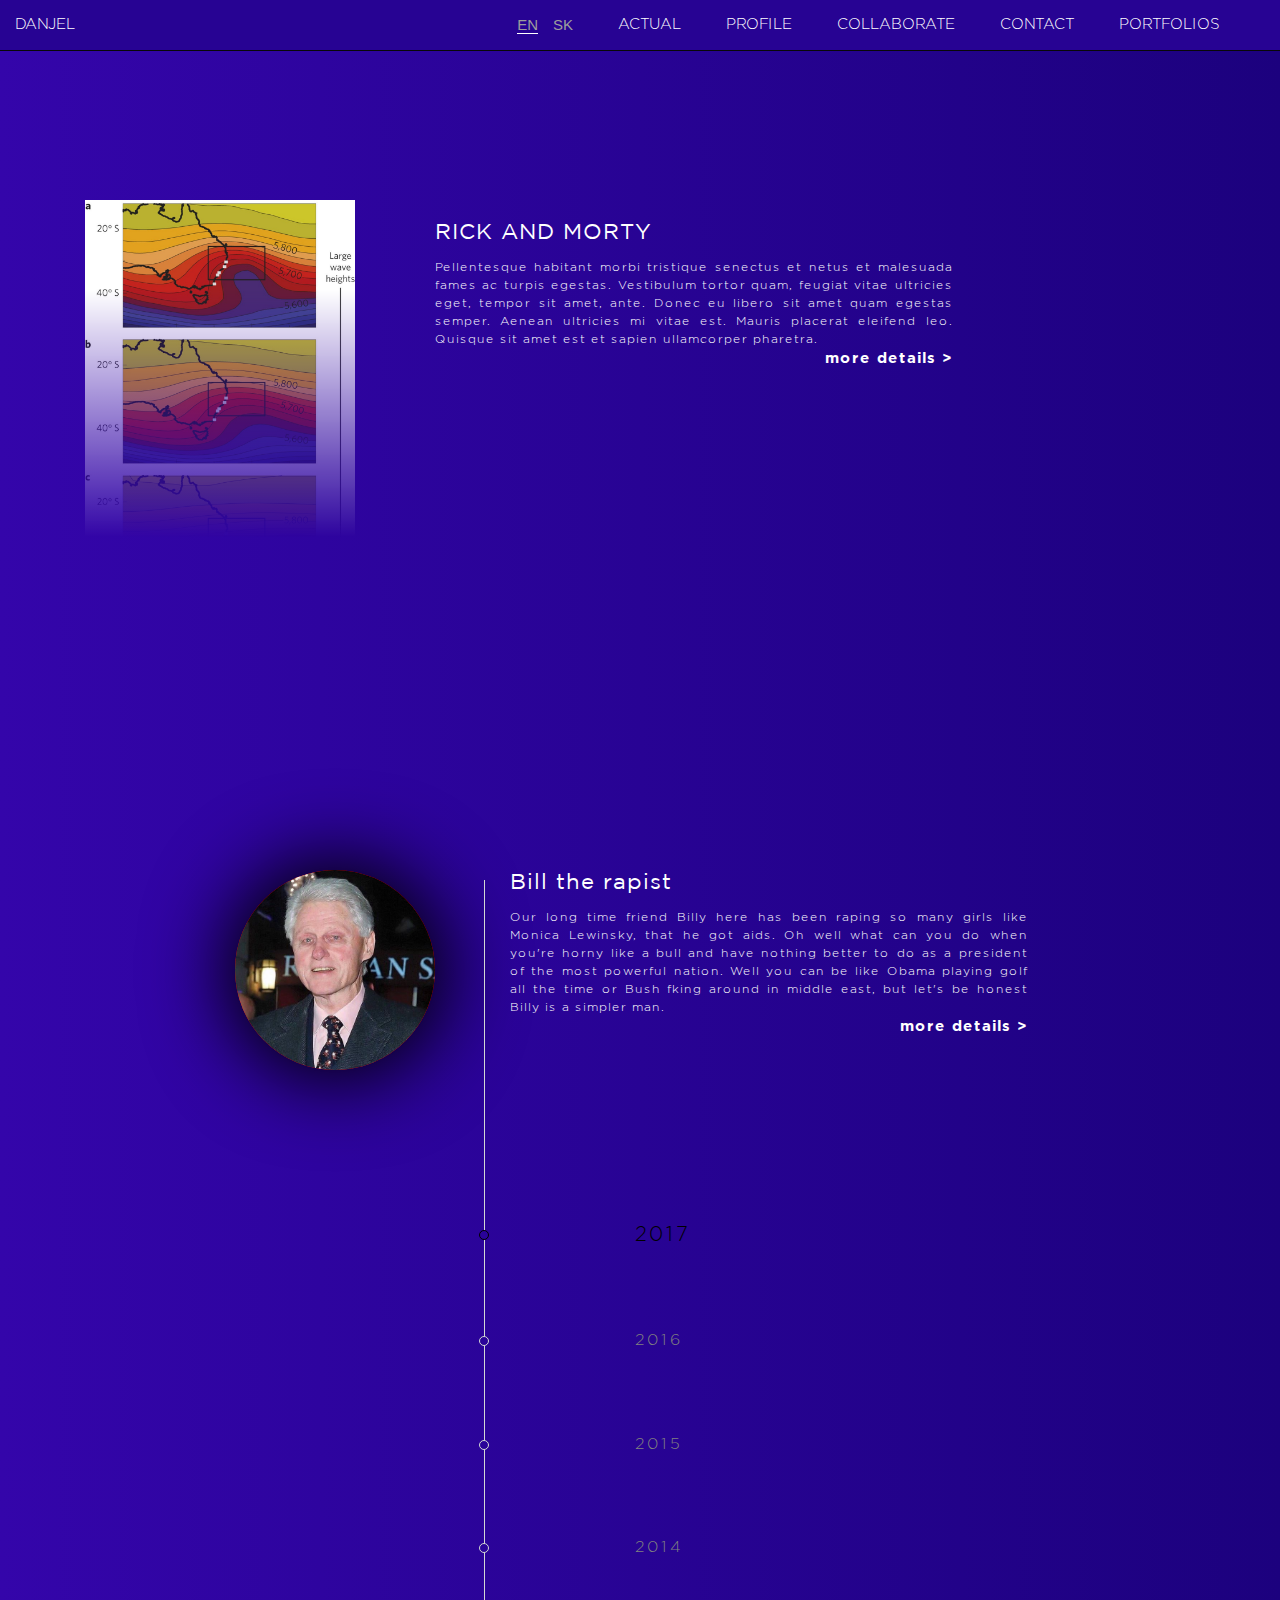
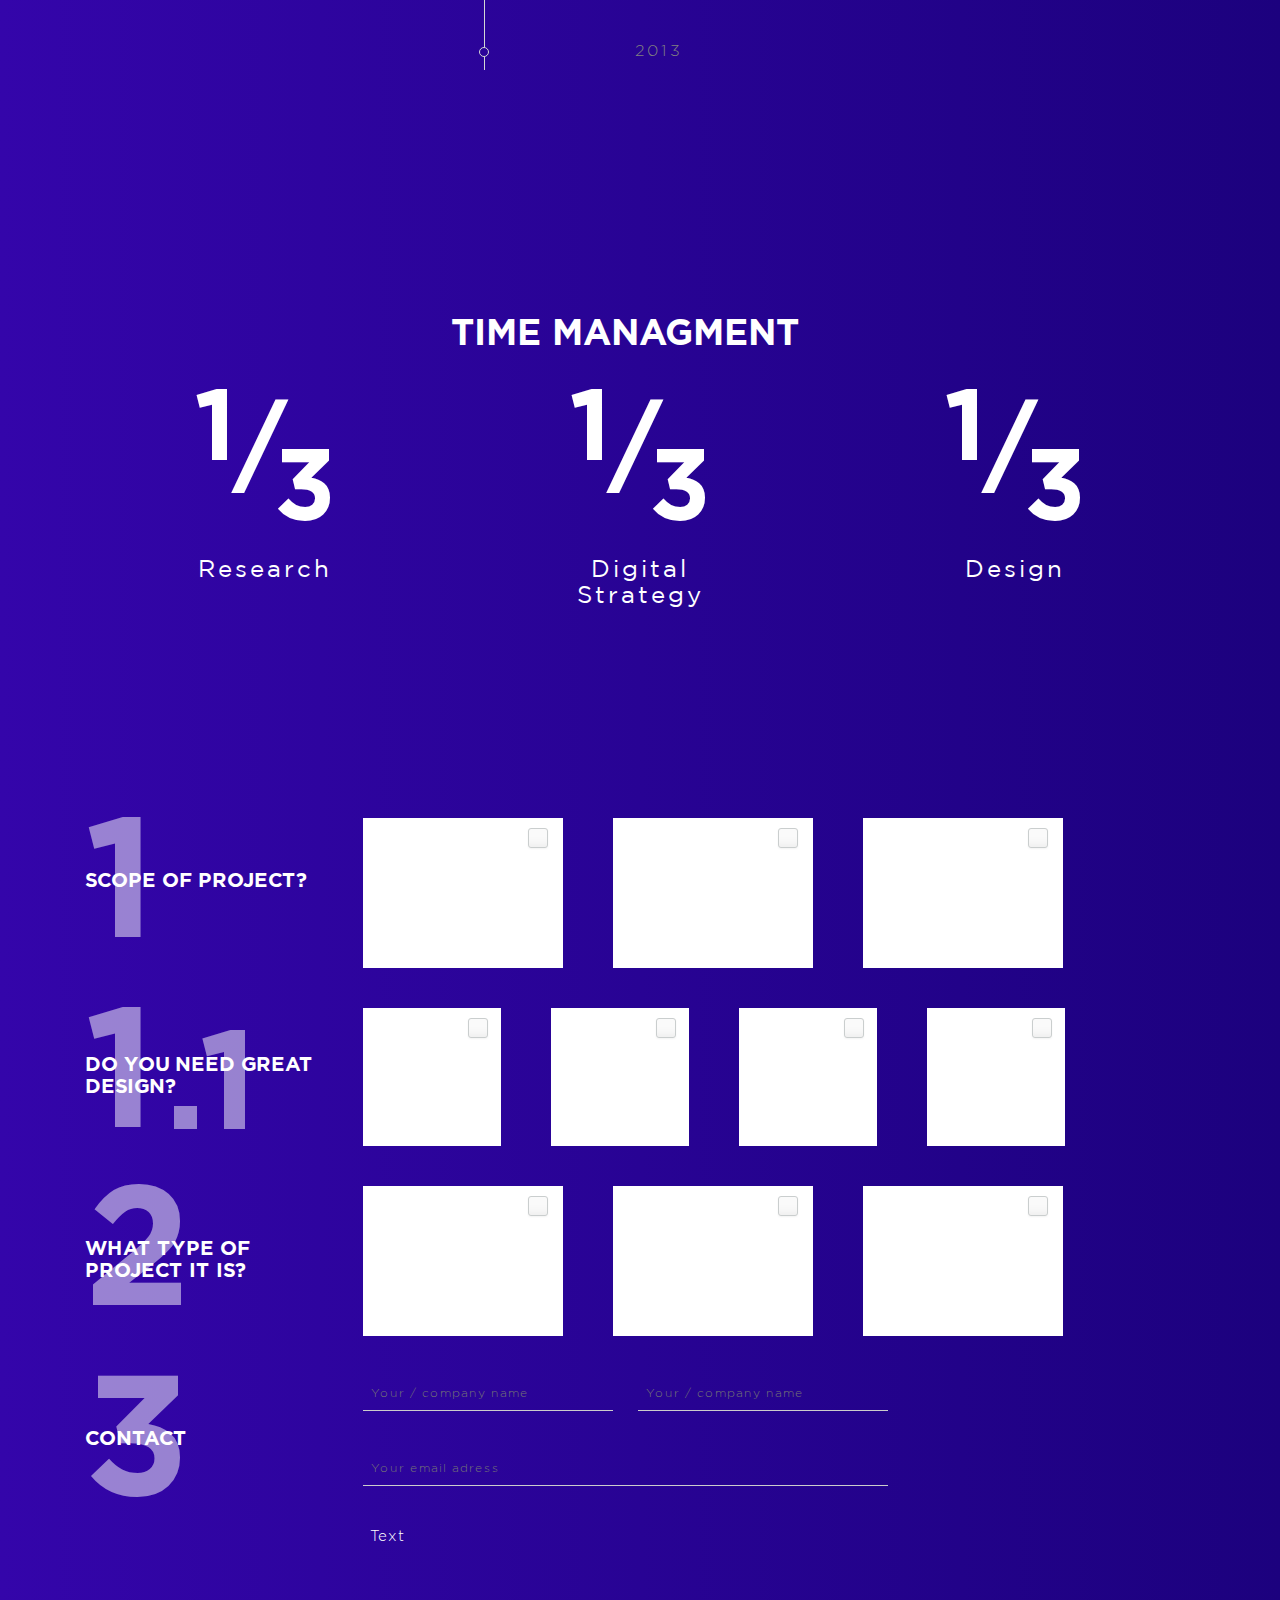
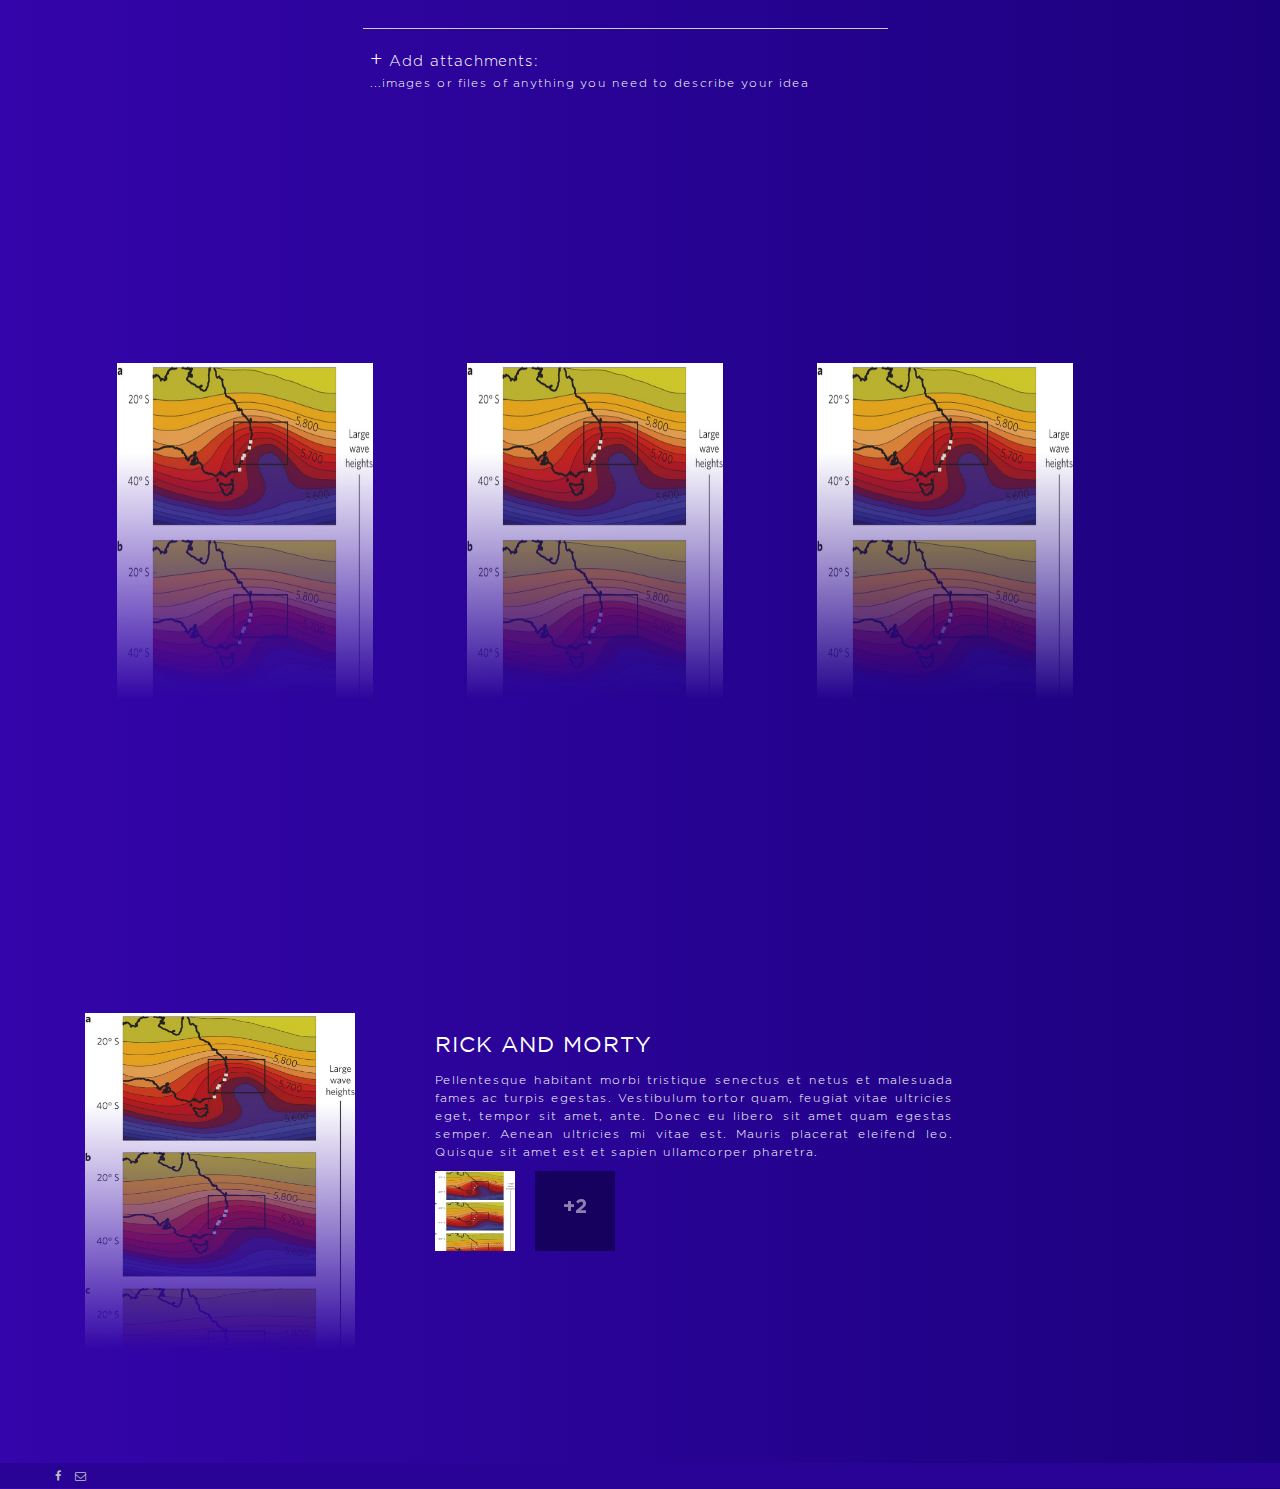
==== branding.html @ 2bd9c417 "48. added new website branding.html, it's still just a sketch" ====
<html>
<head>
	<meta http-equiv="content-type" content="text/html; charset=utf-8" />
    <title>Danjel</title>
     <!-- Latest compiled and minified CSS -->
    <link rel="stylesheet" href="https://maxcdn.bootstrapcdn.com/bootstrap/3.3.7/css/bootstrap.min.css">

    <!-- Latest compiled JavaScript -->
	<link rel="stylesheet" href="https://jqueryui.com/resources/demos/style.css">
	<link rel="stylesheet" href="client/css/font-awesome-4.7.0/css/font-awesome.min.css">
 	<link rel="stylesheet" href="https://www.w3schools.com/w3css/4/w3.css"> 

	<link rel="stylesheet" href="client/css/style.css">

	
</head>
<body id="page-top" class="brandingBody">

		<nav class="navbar navbar-inverse navbar-fixed-top">
		<div class="container-fluid">
<div class="navbar-header">
      <a class="navbar-brand" href="#">Danjel</a>
    </div>
			<ul id="myTab" class="nav navbar-nav">
				<li id="EN" class="languageLi">
					<a class="nav-item nav-link " data-toggle="tab" href="#!/todolist"><span class="selectedLanguage">EN</span></a>
				</li>
				<li id="SK">
					<a class="nav-item nav-link" data-toggle="tab" href="#!/todolist">SK</a>
				</li>
				<li id="QaA">
					<a class="navbar-brand js-scroll-trigger" href="#page-top">ACTUAL</a>
				</li>
				<li id="flashcards">
					<a class="navbar-brand js-scroll-trigger" href="#profile">PROFILE</a>
				</li>
				<li id="blog">
					<a class="navbar-brand js-scroll-trigger" href="#collaborate">COLLABORATE</a>
				</li>
				<li id="DRO">
					<a class="navbar-brand js-scroll-trigger" href="#contact">CONTACT</a>
				</li>
				<li id="DRO">
					<a class="navbar-brand js-scroll-trigger" href="#portfolio">PORTFOLIOS</a>
				</li>
			</ul>
		</div>
	</nav>
  

<div id="top_fade"></div>
 
<div class="container">
	<div class="col-md-12 brandingMainDiv bradingCollaborateDiv">
		<div class="">

			<div class="brandingImgDiv col-md-4">
				<img class="brandingImg" src="client\css\img\climate.jpg">
			</div>
			<div class="col-md-6 brandingDesc">
				<div class="col-md-6 videoTitle">
					<p class="brandingBasicFont title">RICK AND MORTY</p>
				</div>

				<div class="col-md-12">
					<p class="brandingBasicFont videoDescription">Pellentesque habitant morbi tristique senectus et netus et malesuada fames ac turpis egestas. Vestibulum tortor quam, feugiat vitae
						ultricies eget, tempor sit amet, ante. Donec eu libero sit amet quam egestas semper. Aenean ultricies mi vitae est. Mauris placerat eleifend leo. Quisque sit amet est et sapien ullamcorper pharetra.</p>
				</div>
				<div class="col-md-12">
					<p class="videoDate brandingMoreDetails">more details ></p>
				</div>
			</div>
		</div>
	</div>

	<div id="profile" class="col-md-12 brandingMainDiv brandingTimelineDiv bradingCollaborateDiv">
			<div class="">
	
				<div class="col-md-4">
					<div class="authorPictureDiv col-md-8">
						<img class="authorPictureImg" src="client/css/img/billrapist.jpg">
					</div>
					<div>
						<ul class="timeline brandingTimeline">
								
								<li class="timeline-inverted">
									  <div class="tl-circ selectedYearTimeline branding-tl-circ"></div>
									<div class="tl-heading">
										  <h3 class="selectedYearTimeline">2017</h3>
									</div>
								</li>
							
								<li class="timeline-inverted">
									  <div class="tl-circ branding-tl-circ"></div>
									<div class="tl-heading">
										  <h3>2016</h3>
									</div>
								</li>
							
								<li class="timeline-inverted">
									  <div class="tl-circ branding-tl-circ"></div>
									<div class="tl-heading">
										  <h3>2015</h3>
									</div>
								</li>
							
								<li class="timeline-inverted">
									  <div class="tl-circ branding-tl-circ"></div>
									<div class="tl-heading">
										  <h3>2014</h3>
									</div>
								</li>
							
								<li class="timeline-inverted lastTimeline">
									  <div class="tl-circ branding-tl-circ"></div>
									<div class="tl-heading">
										  <h3>2013</h3>
									</div>
								</li>
								</ul>
							</div>
				</div>
				<div class="col-md-6 brandingDesc">
					<div class="col-md-6 videoTitle">
						<p class="brandingBasicFont title">Bill the rapist</p>
					</div>
	
					<div class="col-md-12">
						<p class="brandingBasicFont videoDescription">Our long time friend Billy here has been raping so many girls like Monica Lewinsky, that he got aids. Oh well what can you do when you're horny like a bull and have nothing better to do as a president of the most powerful nation. Well you can be like Obama playing golf all the time or Bush fking around in middle east, but let's be honest Billy is a simpler man.</p>
					</div>
					<div class="col-md-12">
						<p class="videoDate brandingMoreDetails">more details ></p>
					</div>
				</div>
			</div>
		</div>

		<div id="collaborate" class="col-md-12 brandingMainDiv bradingCollaborateDiv">
			<div class="col-md-12">
					<h1 class="middle">TIME MANAGMENT</h1>
				</div>
			<div class="col-md-4 middleNumber">
				<h1 class="big one">1</h1>
				<h1 class="big slash">/</h1>
				<h1 class="big tree">3</h1>
				<h3>Research</h3>
			</div>

			<div class="col-md-4 middleNumber">
				<h1 class="big one">1</h1>
				<h1 class="big slash">/</h1>
				<h1 class="big tree">3</h1>
				<h3>Digital Strategy</h3>
			</div>

			<div class="col-md-4 middleNumber">
				<h1 class="big one">1</h1>
				<h1 class="big slash">/</h1>
				<h1 class="big tree">3</h1>
				<h3>Design</h3>				
			</div>	

			<div class="col-md-12 brandingMainDiv brandingTimelineDiv bradingCollaborateDiv">
					
				<div class="col-md-3 opacityDiv">
					<h1 class="biggest one opacityHalf">1</h1>
					<h1 class="smaller">SCOPE OF PROJECT?</h1>
				</div>

				<div class="col-md-9">
					<div class="col-md-4 collaborateLarge">
						<div class="checkboxLargeDiv">
							<input type="checkbox" id="checkbox-1-1" class="regular-checkbox regular-checkbox" />
							<label for="checkbox-1-1"></label>
						</div>
					</div>
					<div class="col-md-4 collaborateLarge">
							<div class="checkboxLargeDiv">
								<input type="checkbox" id="checkbox-1-2" class="regular-checkbox regular-checkbox" />
								<label for="checkbox-1-2"></label>
							</div>
					</div>
					<div class="col-md-4 collaborateLarge">
							<div class="checkboxLargeDiv">
								<input type="checkbox" id="checkbox-1-3" class="regular-checkbox regular-checkbox" />
								<label for="checkbox-1-3"></label>
							</div>
					</div>
				</div>

				<div class="col-md-3 opacityDivSmall">
					<h1 class="biggest one opacityHalf">1</h1>
					<h1 class="bigger one opacityHalf">.1</h1>					
					<h1 class="smaller">DO YOU NEED GREAT DESIGN?</h1>
					
				</div>

				<div class="col-md-9">
					<div class="col-md-4 collaborateSmall">
						<div class="checkboxSmallDiv">
							<input type="checkbox" id="checkbox-2-1" class="regular-checkbox regular-checkbox" />
							<label for="checkbox-2-1"></label>
						</div>
					</div>
					<div class="col-md-4 collaborateSmall">
						<div class="checkboxSmallDiv">
							<input type="checkbox" id="checkbox-2-2" class="regular-checkbox regular-checkbox" />
							<label for="checkbox-2-2"></label>
						</div>
					</div>
					<div class="col-md-4 collaborateSmall">
						<div class="checkboxSmallDiv">
							<input type="checkbox" id="checkbox-2-3" class="regular-checkbox regular-checkbox" />
							<label for="checkbox-2-3"></label>
						</div>
					</div>

					<div class="col-md-4 collaborateSmall">
						<div class="checkboxSmallDiv">
							<input type="checkbox" id="checkbox-2-4" class="regular-checkbox regular-checkbox" />
							<label for="checkbox-2-4"></label>
						</div>
					</div>
				</div>

				<div class="col-md-3 opacityDiv">
					<h1 class="biggest one opacityHalf">2</h1>
					<h1 class="smaller">WHAT TYPE OF PROJECT IT IS?</h1>
					
				</div>

				<div class="col-md-9">
					<div class="col-md-4 collaborateLarge">
						<div class="checkboxLargeDiv">
							<input type="checkbox" id="checkbox-3-1" class="regular-checkbox regular-checkbox" />
							<label for="checkbox-3-1"></label>
						</div>
					</div>
					<div class="col-md-4 collaborateLarge">
						<div class="checkboxLargeDiv">
							<input type="checkbox" id="checkbox-3-2" class="regular-checkbox regular-checkbox" />
							<label for="checkbox-3-2"></label>
						</div>
					</div>
					<div class="col-md-4 collaborateLarge">
						<div class="checkboxLargeDiv">
							<input type="checkbox" id="checkbox-3-3" class="regular-checkbox regular-checkbox" />
							<label for="checkbox-3-3"></label>
						</div>
					</div>
				</div>

				<div class="col-md-3 opacityDiv">
						<h1 class="biggest one opacityHalf">3</h1>
					<h1 class="smaller">CONTACT</h1>
				
				</div>
			

				<div class="col-md-6 brandingFormDiv">
					<form name="newYourPlaylistForm" id="newTaskForm" class="w3-container" method="post" ng-submit="addTask()">
						<div class="col-md-6 brandingFormName">
							<p>
								<input placeholder="Your / company name" class="w3-input brandingInput" name="newTaskTitle" id="inputTitle" type="text" ng-model="newTask.title" required>
							</p>
						</div>
						<div class="col-md-6 brandingFormPhone">
							<p>
								<input placeholder="Your / company name" class="w3-input brandingInput" name="newTaskTitle" id="inputTitle" type="text" ng-model="newTask.title" required>
							</p>
						</div>
						<p>     
							<input placeholder="Your email adress" class="w3-input brandingInput" name="newTaskDescription" id="inputDescription" type="text" ng-model="newTask.description" required>
						</p>
						<p class="whatKindOfPlaylistPara brandingInput">
							Text
						</p>
						<p>
							<textarea class="w3-input brandingInput" name="newFormularDescription" cols="40" rows="3" required></textarea>                 
						</p>
						<div class="addAttachmentsDiv">
							<label for="files" class="btn addAttachments brandingInput"><span class="plus">+</span> Add attachments:<br><span>...images or files of anything you need to describe your idea</span></label>
							<input id="files" style="visibility:hidden;" type="file">
						</div>
					</form>
				</div>
			</div>
		</div>
	
	
	<div id="portfolio" class="col-md-12 brandingMainDiv bradingCollaborateDiv">
			<div class="">
				<div class="brandingImgDiv portfolioImgDiv col-md-4">
					<img class="portfolioImg" src="client\css\img\climate.jpg">
				</div>

				<div class="brandingImgDiv portfolioImgDiv col-md-4">
					<img class="portfolioImg" src="client\css\img\climate.jpg">
				</div>

				<div class="brandingImgDiv portfolioImgDiv col-md-4">
					<img class="portfolioImg" src="client\css\img\climate.jpg">
				</div>

			</div>
		</div>

	<div class="col-md-12 brandingMainDiv bradingCollaborateDiv">
		<div class="">

			<div class="brandingImgDiv col-md-4">
				<img class="brandingImg" src="client\css\img\climate.jpg">
			</div>
			<div class="col-md-6 brandingDesc">
				<div class="col-md-6 videoTitle">
					<p class="brandingBasicFont title">RICK AND MORTY</p>
				</div>

				<div class="col-md-12">
					<p class="brandingBasicFont videoDescription">Pellentesque habitant morbi tristique senectus et netus et malesuada fames ac turpis egestas. Vestibulum tortor quam, feugiat vitae
						ultricies eget, tempor sit amet, ante. Donec eu libero sit amet quam egestas semper. Aenean ultricies mi vitae est. Mauris placerat eleifend leo. Quisque sit amet est et sapien ullamcorper pharetra.</p>
				</div>
				<div class="brandingImgDivSmall col-md-4">
					<img class="brandingImgSmaller" src="client\css\img\climate.jpg">				
				</div>
				<div class="emptyBox col-md-4">
					<h1 class="anotherSmall">+2</h1>
				</div>
			</div>
		</div>
	</div>	

</div>

	<div id="bottom_fade"></div>


<!--
		<header>
	<nav>
		<ul>
			<li><a class="active" href="#home">Home</a></li>
			<li><a href="#about">About</a></li>
			<li><a href="#services">Services</a></li>
			<li><a href="#contact">Contact</a></li>
		</ul>
	</nav>
</header>


<div class="content">
	<section id="home">
		<h1 class="go-back"><a href="/sticky-header-change-navigation-active-class-on-page-scroll-with-jquery">Go back to Sticky Header: Change Navigation Active Class on Page Scroll with jQuery</a></h1>
	</section>
	<section id="about"></section>
	<section id="services"></section>
	<section id="contact"></section>
</div>
-->


</div>

<div class="col-md-2 ">



<!--
<div class="col-md-12 playlistLogoDiv">
		
		<svg class="playlistLogo" id="Layer_1" data-name="Layer 1" xmlns="http://www.w3.org/2000/svg" viewBox="0 0 8.7 8.7"><defs><style>.cls-1{fill-rule:evenodd;}</style></defs><title>playlist</title><path d="M8.7,6.6a2.2,2.2,0,1,0,2.2,2.2A2.2,2.2,0,0,0,8.7,6.6h0Zm0,4a1.8,1.8,0,1,1,1.8-1.8,1.8,1.8,0,0,1-1.8,1.8h0Zm0,0" transform="translate(-2.2 -2.3)"/><path d="M9.5,8.6H8.9V8a0.2,0.2,0,1,0-.4,0V8.6H7.9a0.2,0.2,0,1,0,0,.4H8.5V9.6a0.2,0.2,0,0,0,.4,0V9H9.5a0.2,0.2,0,0,0,0-.4h0Zm0,0" transform="translate(-2.2 -2.3)"/><path class="cls-1" d="M2.4,2.7H7.9a0.2,0.2,0,1,0,0-.4H2.4a0.2,0.2,0,1,0,0,.4h0ZM6.9,6.2H2.4a0.2,0.2,0,0,0,0,.4H6.9a0.2,0.2,0,0,0,0-.4h0Zm1-2H2.4a0.2,0.2,0,1,0,0,.4H7.9a0.2,0.2,0,1,0,0-.4h0Zm-2.4,4H2.4a0.2,0.2,0,0,0,0,.4H5.6a0.2,0.2,0,0,0,0-.4h0Zm0,0" transform="translate(-2.2 -2.3)"/></svg>
</div>


<div class="col-md-12 videoLogoDiv">

<svg class="videoLogo" version="1.1" id="Layer_1" xmlns="http://www.w3.org/2000/svg" xmlns:xlink="http://www.w3.org/1999/xlink" x="0px" y="0px"
	 viewBox="0 0 130.7 128.9" style="enable-background:new 0 0 130.7 128.9;" xml:space="preserve">
<g>
	<g>
		<path d="M115.5,70.8l-0.5-0.9c-4.1-7-7.2-14.9-9.2-23.4c-2.3-10.1-8.1-19.2-16.2-25.6c-8.3-6.6-18.6-10.1-29.2-10
			c-12,0.2-23.4,4.9-31.9,13.5C20,32.9,15.2,44.2,15.1,56.3c-0.1,8.6,2.2,17.1,6.7,24.4c6.3,10.4,10,22,10.6,33.7l0.1,1.4
			c0.1,1.1,0.9,1.9,2,1.9h50.5c1.1,0,2-0.9,2-2v-12.9h5.9c2.8,0,5.4-1.1,7.3-3.1c1.9-2,2.9-4.6,2.9-7.4l-0.5-11.8l10.7-3.4
			c1.3-0.4,2.2-1.3,2.7-2.6C116.3,73.3,116.2,71.9,115.5,70.8L115.5,70.8z M112.1,73.1c0,0.1-0.1,0.2-0.2,0.2l-12.2,3.8
			c-0.9,0.3-1.4,1.1-1.4,2l0.6,13.3c0.1,1.7-0.6,3.3-1.7,4.5c-1.2,1.2-2.8,1.9-4.4,1.9h-7.9c-1.1,0-2,0.9-2,2v12.9H36.2
			c-0.7-12.2-4.5-24.3-11.1-35.1C21,71.9,18.9,64.2,19,56.3c0.1-11,4.5-21.3,12.3-29.1c7.8-7.8,18.1-12.2,29.1-12.3
			c9.7-0.1,19.1,3.1,26.7,9.1c7.4,5.9,12.7,14.2,14.8,23.4c2,8.9,5.3,17.1,9.6,24.5l0.5,0.9C112.1,72.9,112.1,73,112.1,73.1
			L112.1,73.1z M112.1,73.1"/>
	</g>
	<path d="M61.1,23.5c-18.5,0-33.6,15.1-33.6,33.6s15.1,33.6,33.6,33.6s33.6-15.1,33.6-33.6S79.6,23.5,61.1,23.5L61.1,23.5z
		 M61.1,86.7c-16.3,0-29.6-13.3-29.6-29.6c0-16.3,13.3-29.6,29.6-29.6c16.3,0,29.6,13.3,29.6,29.6C90.7,73.5,77.4,86.7,61.1,86.7
		L61.1,86.7z M61.1,86.7"/>
	<path d="M73,53.6v-5c0-1.1-0.9-2-2-2h-1.3c0.7-1.2,1.1-2.5,1.1-3.9c0-4.4-3.6-7.9-7.9-7.9c-2.4,0-4.5,1-5.9,2.7
		c-1.4-1.6-3.6-2.7-5.9-2.7c-4.4,0-7.9,3.5-7.9,7.9c0,1.4,0.4,2.8,1.1,3.9h-1.3c-1.1,0-2,0.9-2,2V70c0,1.1,0.9,2,2,2H71
		c1.1,0,2-0.9,2-2v-5l8.1,4.7c0.3,0.2,0.7,0.3,1,0.3c0.3,0,0.7-0.1,1-0.3c0.6-0.4,1-1,1-1.7V50.6c0-0.7-0.4-1.4-1-1.7
		c-0.6-0.4-1.4-0.4-2,0L73,53.6z M62.8,38.8c2.2,0,3.9,1.8,3.9,3.9c0,2.2-1.8,3.9-3.9,3.9s-3.9-1.8-3.9-3.9
		C58.8,40.5,60.6,38.8,62.8,38.8L62.8,38.8z M50.9,38.8c2.2,0,3.9,1.8,3.9,3.9c0,2.2-1.8,3.9-3.9,3.9c-2.2,0-3.9-1.8-3.9-3.9
		C47,40.5,48.8,38.8,50.9,38.8L50.9,38.8z M69,68H44.7V50.6H69V68z M80.1,64.6L73,60.4v-2.2l7.1-4.1V64.6z M80.1,64.6"/>
	<path d="M51.2,61.3c1.1,0,2-0.9,2-2c0-1.1-0.9-2-2-2c-1.1,0-2,0.9-2,2C49.2,60.4,50.1,61.3,51.2,61.3z M51.2,61.3"/>
	<path d="M62.5,61.3c1.1,0,2-0.9,2-2c0-1.1-0.9-2-2-2c-1.1,0-2,0.9-2,2C60.5,60.4,61.4,61.3,62.5,61.3z M62.5,61.3"/>
</g>

</svg>
<svg height="30" width="200">
  <text x="23" y="10" fill="red">Video</text>
  Sorry, your browser does not support inline SVG.
</svg>
	</div> 
-->

	</div>

	<div class="footer-bottom">
		<div class="container bottomMedia">
			<div class="socialMediaDivider">
				<a href="https://www.facebook.com/danjel.zone">
					<i class="fa fa-facebook" aria-hidden="true"></i>
				</a>
				<button class="email" data-toggle="modal" data-target="#myModal">
					<i class="fa fa-envelope-o" aria-hidden="true"></i>
				</button>
			</div>
		</div>
	</div>

<div class="col-md-4 lil " ></div>



	</div>

    <!-- jQuery library -->
    <script src="https://ajax.googleapis.com/ajax/libs/jquery/3.2.1/jquery.min.js"></script>
    <script src="client/bower_components/jquery/dist/jquery.js"></script>
    <script src="client/bower_components/angular/angular.js"></script>
    <script src="client/bower_components/angular-route/angular-route.js"></script>
	<script src="client/bower_components/bootstrap/dist/js/bootstrap.js"></script>
	<script src="client/bower_components/scrollify/jquery.scrollify.js"></script>
	<script src="client/bower_components/jquery-easing/jquery.easing.min.js"></script>
	
	
    
</body>
</html>
<script>
	$('.whatKindOfPlaylistPara').click(function () {
		$("[name=newFormularDescription]").focus();
	});

	  // Smooth scrolling using jQuery easing
	  $('a.js-scroll-trigger[href*="#"]:not([href="#"])').click(function() {
    if (location.pathname.replace(/^\//, '') == this.pathname.replace(/^\//, '') && location.hostname == this.hostname) {
	  var target = $(this.hash);
	  console.log(target);
	  
      target = target.length ? target : $('[name=' + this.hash.slice(1) + ']');
      if (target.length) {
        $('html, body').animate({
          scrollTop: (target.offset().top - 54)
        }, 1000, "easeInOutExpo");
        return false;
      }
    }
  });

  // Closes responsive menu when a scroll trigger link is clicked
  $('.js-scroll-trigger').click(function() {
    $('.navbar-collapse').collapse('hide');
  });

  // Activate scrollspy to add active class to navbar items on scroll
  $('body').scrollspy({
    target: '#mainNav',
    offset: 54
  });
</script>
---- client/css/style.css ----
/*timeline css*/
body {
    background: -webkit-linear-gradient(left, #f1f1f1 , #ffffff); /* For Safari 5.1 to 6.0 */
    background: -o-linear-gradient(right, #f1f1f1 , #ffffff); /* For Opera 11.1 to 12.0 */
    background: -moz-linear-gradient(right, #f1f1f1 , #ffffff); /* For Firefox 3.6 to 15 */
    background: linear-gradient(to right, #f1f1f1 , #ffffff); /* Standard syntax (must be last) */
}

@font-face {
	font-family: 'Gotham-light';
	src: url('fonts/Gotham-light/GothamLight.eot');	
	src: local('fonts/Gotham-light/GothamLight'), url('fonts/Gotham-light/GothamLight.woff') format('woff'), url('fonts/Gotham-light/GothamLight.ttf') format('truetype');
}

@font-face {
	font-family: 'Gotham-bold';
	src: url('fonts/Gotham-bold/gothambold1.eot');
	src: local('fonts/Gotham-bold/gothambold1'), url('fonts/Gotham-bold/gothambold1.woff') format('woff'), url('fonts/Gotham-bold/gothambold1.ttf') format('truetype');
}

@font-face {
	font-family: 'Gotham-book';
	src: url('fonts/Gotham-book/GothamBook.eot');
	src: local('fonts/Gotham-book/GothamBook'), url('fonts/Gotham-book/GothamBook.woff') format('woff'), url('fonts/Gotham-book/GothamBook.ttf') format('truetype');
}

@font-face {
	font-family: 'testing';
	src: url('fonts/fonts/icomoon.eot');
	src: local('fonts/fonts/icomoon'), url('fonts/fonts/icomoon.woff') format('woff'), url('fonts/fonts/icomoon.tff') format('truetype');
}

img { border: 0; max-width: 100%; }

.page-header h1 {
  font-size: 3.26em;
  text-align: center;
  color: #efefef;
  text-shadow: 1px 1px 0 #000;
}

/** timeline box structure **/
.timeline {
  	list-style: none;
  	padding: 50px 0 0px;
	position: fixed;
	margin-left: 8px;
}

i {
	margin-right: 10px;
}

.timeline:before {
	top: 0;
	bottom: 0;
	position: absolute;
	content: " ";
	width: 1px;
	background-color: #d3d7d4;
	left: 50%;
	margin-left: -1.5px;
}

.tldate {
	display: block;
	width: 200px;
	background: #414141;
	border: 3px solid #212121;
	color: #ededed;
	margin: 0 auto;
	padding: 3px 0;
	font-weight: bold;
	text-align: center;
	-webkit-box-shadow: 0 0 11px rgba(0,0,0,0.35);
}

.timeline li {
  	position: relative;
	margin-bottom: 80px;
}

.timeline li:before, .timeline li:after {
  content: " ";
  display: table;
}
.timeline li:after {
  clear: both;
}
.timeline li:before, .timeline li:after {
  content: " ";
  display: table;
}

.lastTimeline {
	margin-bottom: 35px!important;
}

h3.selectedYearTimeline {
	font-size: 20px!important;
	color: black!important;
	margin-top: -6px!important;
}

div.selectedYearTimeline{
	border-color: black!important;
}

/** timeline panels **/
.timeline li .timeline-panel {
  width: 46%;
  float: left;
  background: #fff;
  border: 1px solid #d4d4d4;
  padding: 20px;
  position: relative;
  -webkit-border-radius: 8px;
  -moz-border-radius: 8px;
  border-radius: 8px;
  -webkit-box-shadow: 0 1px 6px rgba(0, 0, 0, 0.15);
  -moz-box-shadow: 0 1px 6px rgba(0, 0, 0, 0.15);
  box-shadow: 0 1px 6px rgba(0, 0, 0, 0.15);
}

/** panel arrows **/
.timeline li .timeline-panel:before {
  position: absolute;
  top: 26px;
  right: -15px;
  display: inline-block;
  border-top: 15px solid transparent;
  border-left: 15px solid #ccc;
  border-right: 0 solid #ccc;
  border-bottom: 15px solid transparent;
  content: " ";
}

.timeline li .timeline-panel:after {
  position: absolute;
  top: 27px;
  right: -14px;
  display: inline-block;
  border-top: 14px solid transparent;
  border-left: 14px solid #fff;
  border-right: 0 solid #fff;
  border-bottom: 14px solid transparent;
  content: " ";
}
.timeline li .timeline-panel.noarrow:before, .timeline li .timeline-panel.noarrow:after {
  top:0;
  right:0;
  display: none;
  border: 0;
}

.timeline li.timeline-inverted .timeline-panel {
  	float: right;
}

.timeline li.timeline-inverted .timeline-panel:before {
	border-left-width: 0;
	border-right-width: 15px;
	left: -15px;
	right: auto;
}

.timeline li.timeline-inverted .timeline-panel:after {
  border-left-width: 0;
  border-right-width: 14px;
  left: -14px;
  right: auto;
}


/** timeline circle icons **/
.timeline li .tl-circ {
	position: absolute;
	left: 50%;
	text-align: center;
	background: #F2F2F2;
	color: #fff;
	width: 10px;
	height: 10px;
	line-height: 35px;
	margin-left: -6px;
	border: 1px solid #D3D7D4;
	border-top-right-radius: 50%;
	border-top-left-radius: 50%;
	border-bottom-right-radius: 50%;
	border-bottom-left-radius: 50%;
	z-index: 99999;
}


/** timeline content **/

.tl-heading h3 {
  	color: grey;
  	padding-left: 100px;
  	margin-top: -4px;
	font-family: "Gotham-light";	  
	font-size: 16px;
}

.tl-body p, .tl-body ul {
  margin-bottom: 0;
}

.tl-body > p + p {
  margin-top: 5px;
}

/** media queries **/
@media (max-width: 991px) {
  .timeline li .timeline-panel {
    width: 44%;
  }
}

@media (max-width: 700px) {
  .page-header h1 { font-size: 1.8em; }
  
  ul.timeline:before {
    left: 40px;
  }
  
  .tldate { width: 140px; }

  ul.timeline li .timeline-panel {
    width: calc(100% - 90px);
    width: -moz-calc(100% - 90px);
    width: -webkit-calc(100% - 90px);
  }

  ul.timeline li .tl-circ {
    top: 22px;
    left: 22px;
    margin-left: 0;

  }
  ul.timeline > li > .tldate {
    margin: 0;
  }

  ul.timeline > li > .timeline-panel {
    float: right;
  }

  ul.timeline > li > .timeline-panel:before {
    border-left-width: 0;
    border-right-width: 15px;
    left: -15px;
    right: auto;
  }

  ul.timeline > li > .timeline-panel:after {
    border-left-width: 0;
    border-right-width: 14px;
    left: -14px;
    right: auto;
  }
}


/*my css*/

p {
  color: black;
}

.test {
	margin-top: 1800px;
}

.playlistImg {
	width: 100%!important;
	height: auto;
	opacity: 0.5;
	cursor: pointer;
}

.playlistTxt {
	height: 150px;
	width: 450px;
	font-family: "Gotham-light";
	letter-spacing: 1px;	
	font-size: 12px;
}

.date {
	width: 200px;
    text-align: right;
}

.col-md-12 {
	padding-left: 0px!important;
}

div.description {
	height:60px;
}

.description {
	max-height: 0px;
	height: 0px;
	overflow: hidden;
	text-overflow: ellipsis; 
	margin-bottom: 30px;
}

.descHighlited {
	max-height: 400px;
	overflow: visible;
	text-overflow: normal; 
}

.playlist {
	height: 220px;
}


.parent {
	height: 200px;
	width: 200px;
	margin-left: -50px;
}

.child {
  background-image: url("images/city.jpg");
  background-position: center;
  background-size: cover;
  transition: all .5s;
}

.child:hover {
  transform: scale(1.1);
}

.thumbnail {
	margin-bottom: 0px;
}

#test {
    opacity: 0;
    -webkit-transition: all 2s ease-in-out;
    -moz-transition: all 2s ease-in-out;
    -ms-transition: all 2s ease-in-out;
    -o-transition: all 2s ease-in-out;
    transition: all 2s ease-in-out;
}

.testingDiv {
	margin-top: 34px;
	padding-left: 100px;
	height: 3000px;
}


.logo {
	width: 150;
	height: 56.02px;
	margin-top: 20px;
}

svg {
  display: block;
  margin: 0 auto 20px;
  fill: #ea5700;
}

div.about {
	margin-left: 16px;
	height:200px;
	
}

iframe {
	margin-left: 40px;
	margin-top: 90px;
	position:relative;
	z-index: 9999;
}

/*.description .read-more { 
  position: absolute; 
  bottom: 0; 
  left: 0;
  width: 100%; 
  text-align: center; 
  margin: 0; padding: 30px 0; 
	
   "transparent" only works here because == rgba(0,0,0,0) 
}*/

 /*test */

		html, body { margin: 0; padding: 0; width: 100%; height: 100%;}
		header {
			position: fixed;
            top: 0;
			width: 100%;
			height: 80px;
			background: #fff;
		}

		nav ul {
			margin: 20px 0 0;
		}
		nav ul li {
			display: inline-block;
			margin: 0 30px 0 0;
		}
 
		a { color: #4D4D4D;  font-family: sans-serif; text-transform: uppercase; text-decoration: none;  }
		.active { color: #2dbccb; }
 
		.content {
			 width: 100%; height: 150px; 
			  margin-top: 80px;
			}
		.content > section { width: 100%; height: 100%; }
 
		#home { background: #2dbccb; }
		#about { background: #f6c362; }
		#services { background-color: #eb7e7f; }
		

/* Categories Website */

img.categories {
	width: 100%; 
	height: auto;
	margin-right: 50px;
	margin-bottom: 150px;
	margin-top: 30px;
	cursor: pointer;
		
}

.img-with-text {
	width: 160px;
	height: 160px;
}

.img-with-text2 {
	width: 90%;
	height: auto;
	text-align:center;
	
}

.img-with-text img {
	display:block;
	margin: 0!important;
}

div.categories {
	margin-top: 100px;
}

div.leftSection {
	margin-right: 30px;
	position: fixed;
}

p.descriptionCategories {
	margin-bottom: 30px;
	font-family: "Gotham-light";
	letter-spacing: 1px;	
	font-size: 12px;	
}





.img-with-text img {
    display: block;
	margin: 0 auto;
}

.playlistLogo {
	width: 60%!important;
	height: 60%;
	padding-top: 20px;
	margin-left: 30px;
	fill: white;
}

.videoLogo {
	width: 50%!important;
	max-height: 120px;
	margin-top: 50px;
	float:left;
	display: block;
	margin-bottom: 0px;
}

.videoLogoDiv {
	text-align:center;
	
}

.videoLogoDiv svg{
    display: block;
	
}


.playlistLogoDiv {
	width: 110px;
	height: 110px;
	margin-top: 160px;
	border-radius: 25px;
	 background: -webkit-linear-gradient(left, #ea5700 , #f17700); /* For Safari 5.1 to 6.0 */
    background: -o-linear-gradient(right, #ea5700 , #f17700); /* For Opera 11.1 to 12.0 */
    background: -moz-linear-gradient(right, #ea5700 , #f17700); /* For Firefox 3.6 to 15 */
    background: linear-gradient(to right, #ea5700 , #f17700); /* Standard syntax (must be last) */
}

h4.categories{
	font-family: "Gotham-light";
	
}

h3 {
	font-family: "Gotham-bold";	
	letter-spacing: 3px;	
}

svg.vinylLogo {
	width: auto;
	height: auto; 	
	max-width: 50%;
	bottom: 0;
}

svg.arrow {
	width: auto;
	height: auto; 
	max-width: 40%; 
	bottom: 0;
}

div.lil {
	height: auto;
	bottom: 0;
	margin-right: -50px;
}

div.arrow{
	max-width: 100px;
	height: auto;
}

div.vinyl {
	max-width: 100px;
	height: auto;
}

.childLogos {
  	transition: all .5s;
	padding-right: 0px;
	padding-left: 0px;
	width: 23%;
	margin-right: 56px;
	margin-bottom: 40px;
}

.childLogos:hover {
  opacity: 0.8;
}

.footer {
  bottom: 0;
  width: 100%;
  /* Set the fixed height of the footer here */
  height: 40px;
}

.divider {
	width: 10%;
	height: 100%;
	max-height: 800px;
}

/* Your playlist */

input {
	background: transparent;
	margin-bottom: 40px;
	font-family: "Gotham-light";
	color: #3c3c3c;
	letter-spacing: 1px;	
	font-size: 12px;						
}

.w3-container {
	padding: 0px 0px 0px 0px;
}

.yourPlaylistPara {
	color: #3c3c3c;
	font-family: "Gotham-light";
	font-size: 12px;
	padding-left: 7px;
}

h3 span {
	font-family: "Gotham-bold"!important;	
	color: #ed6c1e;	
}

.newYourPlaylistForm {
	margin-top: 50px;
}



.addAttachments {
	font-size: 15px;	
	text-align: left;
}

div.addAttachmentsDiv {
	margin-left: -6px;
}

label {
	font-family: "Gotham-light";	
	color: #3c3c3c;
	letter-spacing: 1px;		
}

label span {
	font-size: 12px;
	letter-spacing: 1px;		
}

h3.yourPlaylistHeader {
	font-family: "Gotham-book";	
	letter-spacing: 3px;
	padding-left: 7px;	
}

i {
	color: #bebebe;
}

.mainLoginInput::-webkit-input-placeholder {
	font-family: "Gotham-light";
	letter-spacing: 1px;			
}

.mainLoginInput:-ms-input-placeholder {
	font-family: "Gotham-light";	
	letter-spacing: 1px;	
}

.mainLoginInput:-moz-placeholder {
	font-family: "Gotham-light";
	letter-spacing: 1px;	
}

.mainLoginInput::-moz-placeholder {
	font-family: "Gotham-light";	
	letter-spacing: 1px;	
}

input placeholder {
	font-family: "Gotham-light";	
	color: #3c3c3c;	
	letter-spacing: 1px;		
}

p {
	letter-spacing: 1px;	
}

.whatKindOfPlaylistPara {
	font-size: 15px;
	color: #3c3c3c!important;	
	font-family: "Gotham-light";
	letter-spacing: 1px;
	padding-left: 7px;							
}

span.plus {
	font-size: 20px;
}

textarea {
	background: transparent;	
	resize: none;
	color: #3c3c3c;	
	font-family: "Gotham-light";
	letter-spacing: 1px;	
	font-size: 12px;			
}

/* music intro */

body.intro {
  background: red; /* For browsers that do not support gradients */
  background: -webkit-linear-gradient(left top, #dd5600, #fab700); /* For Safari 5.1 to 6.0 */
  background: -o-linear-gradient(bottom right, #dd5600, #fab700); /* For Opera 11.1 to 12.0 */
  background: -moz-linear-gradient(bottom right, #dd5600, #fab700); /* For Firefox 3.6 to 15 */
  background: linear-gradient(to bottom right, #dd5600, #fab700); /* Standard syntax */
}

.headphonesIcon {
	width: 100px;
	height: 100px;
	fill: white;
	margin-top: 250px;
}

button.wantMusic {
 	background: red; /* For browsers that do not support gradients */	
	background: -webkit-linear-gradient(left, #ea5700 , #f17700); /* For Safari 5.1 to 6.0 */
    background: -o-linear-gradient(right, #ea5700 , #f17700); /* For Opera 11.1 to 12.0 */
    background: -moz-linear-gradient(right, #ea5700 , #f17700); /* For Firefox 3.6 to 15 */
    background: linear-gradient(to right, #ea5700 , #f17700); /* Standard */
	color: white;
	font-family: "Gotham-bold";
	letter-spacing: 1px;
	font-size: 15px;

}

    .main-container {
      float: left;
      position: relative;
      left: 50%;
    }
    .fixer-container {
      float: left;
      position: relative;
      left: -50%;
	}
	
#mySidebar {
	left: -300px;
	display:block;
}

div.musicIntro {
	text-align: center;
	color: white!important;
	margin-top: -20px;
}

p.musicIntro {
	text-align: center;
	color: white!important;
	font-family: "Gotham-book";
	letter-spacing: 1px;
	font-size: 15px;
}

.theBiggie {
	width: 0;
	left: -300px;
	display: block;
	background: linear-gradient(90deg, white 50%, transparent 50%);
	border: none!Important;
}

* { margin: 0; padding: 0;}
/*
a { 
  position: absolute;
  top: 0;
  left: 0;
  height: 100vh;
  width: 100%;
  display: block;
}

a:first-child {
  -webkit-clip-path: polygon(0 0, 0 100vh, 100% 100vh);
  clip-path: polygon(0 0, 0 100vh, 100% 100vh);
  background: #d6d6d6;
}

a:last-child {
  -webkit-clip-path: polygon(0 0, 100% 0, 100% 100vh);
  clip-path: polygon(0 0, 0 100vh, 100% 100vh);
  background: #212121;
}*/

.dicksy {
    position: relative;
    display: inline-block;
    border-bottom: 1px dotted white;
}

.playlistLogoDivMusicIntro .tooltiptext {
    visibility: hidden;
    width: 120px;
    background-color: white;
    color: #ea5700;
    text-align: center;
    border-radius: 6px;
    padding: 13px 0;
    position: absolute;
    z-index: 1;
    top: 15px;
	left: 80%;
	z-index: 999;
	margin-left: 70px;
	visibility: visible;
	display: none;
	font-family: "Gotham-book";
	letter-spacing: 1px;
	font-size: 15px;
}


.playlistLogoDivMusicIntro .tooltiptext::after {
    content: "";
    position: absolute;
    top: 50%;
    right: 100%;
    margin-top: -5px;
    border-width: 5px;
    border-style: solid;
    border-color: transparent white transparent transparent;
}

.playlistLogoDivMusicIntro {
	height: 110px;
	border-radius: 25px;
	background: transparent;
    text-align: center;
	width: 200px!important;	
    position: relative;
	margin-top: 200px;	
}

.playlistLogoMusicIntro {
	position: relative;
	width: 40%!important;
	height:auto;
}

.videoLogoDivMusicIntro {
	width: 200px!important;
	text-align: center;
	margin-top: 100px;
}

.videoLogoMusicIntro {
	position: relative;
	width: 40%!important;
	height: auto;
	
}

.pTest {
	font-family: "Gotham-light";
	color: #ea5700;
	margin-top: -20px;
}

.icon {
  display: inline-block;
  width: 1em;
  height: 1em;
  stroke-width: 0;
  stroke: currentColor;
  fill: currentColor;
}
.icon-video {
  width: 1.013671875em;
}

.iconTest {
	font-family: "testing";
	font-size: 72px;

	background: -webkit-gradient(linear, left top, left bottom, from(#f17700), to(#ea5700));
	-webkit-background-clip: text;
	-webkit-text-fill-color: transparent;
	display: initial;
}


div.socialMediaDivider {
	margin-right: -10px;
	min-height: 22.5px;
	float: left;
	position: relative;
	padding-right: 15px;
	padding-left: 15px;
}

div.email {
	margin-top: 7px; 
}

/* music_about.html */

div.musicAbout {
	margin-top: 300px;
}

button.musicAbout {
	float: right;
	font-family: "Gotham-light";
	display: none;
	width: 320px;
	height: 40px;
	font-size: 14px;
}

a:hover, a:visited, a:link, a:active
{
    text-decoration: none;
}

div.languages {
	font-family: "Gotham-light";
	font-size: 12px;
	text-align: center;
	margin-top: 20px;
	color: white;
}

span.selectedLanguage {
	border-bottom: solid white 1px;
}

div.languagesDefault {
	font-family: "Gotham-light";
	font-size: 12px;
	text-align: center;
	margin-top: 5px;
	color: #ea5700;
}

span.selectedLanguageDefault {
	border-bottom: solid #ea5700 1px;
}

i {
	font-size: 11px!important;
}

/* text typing animation from -*/

p.textTyping {
	text-align: justify;
	line-height: 160%;
}

button.email {
	border: none;
	background: transparent;
}

.modal {
  text-align: center;
}

@media screen and (min-width: 768px) { 
  .modal:before {
    display: inline-block;
    vertical-align: middle;
    content: " ";
    height: 100%;
  }
}

.modal-dialog {
  	display: inline-block;
  	text-align: left;
	vertical-align: middle;
	width: 720px
}

.modal-body {
	padding: 50px;
}

button.submitModalButton {
	margin-top: -40px;
}

button.close {
	margin-top: -30px;
	margin-right: -30px;
}

.emailModalForm {
	margin-top: 20px!important;
	margin-bottom: 20px!important;
}

/*
#bottom_fade {
	margin-left: 50px;	
	width: 1000px;
	height: 200px;
	z-index: 999999;
	position: fixed;
	bottom: 0px;
	background: url("../css/img/bottom-fade.png") bottom center no-repeat;
}

#top_fade {
	margin-left: 50px;
	width: 1000px;
	height: 200px;
	z-index: 999999;
	position: fixed;
	top: 0px;
	background: url("../css/img/top-fade.png") bottom center no-repeat;
} */


/* ======= videos.html  ======= */ 

div.videoImgDiv {
	height: auto;
}

.videoImg {
	width: 100%!important;
	height: auto;
	cursor: pointer;
}

div.videoTitle {
	padding: 0;
	margin-top: 10px;
}

div.videoDate {
	margin-top: 10px;
}

p.videoDate {
	float: right;
	position: relative;
}

p {
	font-family: "Gotham-light";
	font-size: 12px;
	color: #3c3c3c;
}

p.title {
	font-family: "Gotham-book";
	font-size: 22px;
	margin-top: 5px;	
}

p.date {
	font-family: "Gotham-book";
	font-size: 15px;
	padding-top: 12px;
}

div.video {
	width: 600px;
	height: auto;
	margin-bottom: 80px;
	overflow:auto; 
}

p.videoDescription {
	text-align: justify;
}

.videoMainDiv {
	margin-top: 120px;
	padding-left: 140px;
	height: 3000px;
}

/* ======= videos2.html  ======= */ 

div.video2 {
	height: auto;
	margin-bottom: 80px;
	overflow:auto; 
}

p.titleVideo2 {
	font-family: "Gotham-book";
	font-size: 15px;
	margin-top: 5px;	
}

p.videoDate2 {
	font-family: "Gotham-book";
	font-size: 12px;
}

p.videoDescription2 {
	text-align: justify;	
	overflow: hidden;

}

span.threeDots {
	font-family: "Gotham-light";
	font-size: 15px;
}

.module {
	width: 250px;
	overflow: hidden;
  }
  
.fade, .fade2 {
	  opacity: 100;
	position: relative;
	height: 5em; /* exactly three lines */
  }
.fade:after {
	content: "";
	text-align: right;
	position: absolute;
	bottom: 0;
	right: 0;
	width: 100%;
	height: 1.2em;
	background: linear-gradient(to right, rgba(255, 255, 255, 0), rgb(248,248,248) 50%);
  }
.fade2:after {
	content: "";
	text-align: right;
	position: absolute;
	bottom: 0;
	right: 0;
	width: 100%;
	height: 1.2em;
	background: linear-gradient(to right, rgba(255, 255, 255, 0), rgb(252,252,252) 50%);
}

/* ======= branding.html  ======= */ 

body.brandingBody {
	background: -webkit-linear-gradient(left, #3405AA , #1C017E); /* For Safari 5.1 to 6.0 */
    background: -o-linear-gradient(right, #3405AA , #1C017E); /* For Opera 11.1 to 12.0 */
    background: -moz-linear-gradient(right, #3405AA , #1C017E); /* For Firefox 3.6 to 15 */
    background: linear-gradient(to right, #3405AA , #1C017E); /* Standard syntax (must be last) */
}

div.brandingMainDiv {
	margin-top: 200px;
	height: 500px;
	
}

.brandingImg {
	width: 100%!important;
	height: auto;
	cursor: pointer;
}

.brandingImgDiv{
	width: 300px;
	height: 450px;
	-webkit-mask-size: 300px 450px;
	-webkit-mask-image: -webkit-gradient(linear, center bottom, center top, 
	   color-stop(0.250,  rgba(0,0,0,0)),
	   color-stop(0.80,  rgba(0,0,0,1)));
}

.brandingBasicFont {
	font-family: "Gotham-light";
	font-size: 12px;
	color: white;
}

.navbar-default {
	background-color: transparent;
	border-color: transparent;
}

.container #navbar {
	background-color: #280395;
	border-color: transparent;
}

.navbar-brand {
	font-family: "Gotham-light";
	font-size: 15px;
	color: white!important;
}

#myTab {
	float: right;
}

.languageLi {
	margin-right: -15px;
}

.brandingDesc {
	margin-left: 50px;
}

.brandingMoreDetails {
	font-family: "Gotham-bold";
	font-size: 15px;
	color: white!important;
	margin-top: -10px;
}

.navbar-inverse {
	background-color: #270393;
}

.brandingTimeline {
	position: relative!important;
	margin-left: 350px!important;
	padding-top: 350px!important;
	margin-top: 30px;
	width: 100px;
}

.branding-tl-circ {
	background: #2A0399!important;
	z-index: 1!important;
}

.brandingTimelineDiv {
	height: 1000px!important;
}

.authorPictureDiv {
	background: red;
	height: 200px;
	width: 200px;
	border-radius: 500px;
	margin: 20px;
	-webkit-box-shadow: 2px 2px 5px 0px rgba(0, 0, 0, 1);
	-moz-box-shadow: 2px 2px 5px 0px rgba(0, 0, 0, 1);
	box-shadow: 0px 0px 80px 10px rgba(0, 0, 0, 1); 
	padding: 0;
	margin-left: 150;
}

.authorPictureImg {
	height: 200px;
	width: 200px;
	border-radius: 500px;
}

h1 {
	font-family: "Gotham-bold";
	color: white;
}

h1.big {
	font-size: 100px;
}

h1.one {

}

h1.tree {
	margin-top: -80px;
	margin-left: 180px;
}

h1.slash {
	margin-top: -100px;
	margin-left: 90px;
}

.middle {
	text-align: center;
}

.middleNumber {
	text-align: center;
	padding-right: 100px;
}

h3 {
	font-family: "Gotham-book";
	color: white;
	margin-left: 100px;
}

.brandingInput {
	color: white!important;
}

.brandingFormDiv {
}

.brandingFormDivParent {
	display: flex;
	justify-content: center;
}

.portfolioImgDiv {
	width: 350px;
	display: flex;
	justify-content: center;
}

.portfolioImg {
	width: 80%;
	height: 450px!important;
}

.brandingImg {
	width: 270px!important;
	height: auto;
	cursor: pointer;
} 

.collaborateLarge {
	width: 200px;
	height: 150px;
	background-color: white;
	margin-right: 50px;
	margin-bottom: 40px
}

.collaborateSmall {
	width: 138px;
	height: 138px;
	background-color: white;
	margin-right: 50px;
	margin-bottom: 40px
}

.regular-checkbox {
	-webkit-appearance: none;
	background-color: #fafafa;
	border: 1px solid #cacece;
	box-shadow: 0 1px 2px rgba(0,0,0,0.05), inset 0px -15px 10px -12px rgba(0,0,0,0.05);
	padding: 9px;
	border-radius: 3px;
	display: inline-block;
	position: relative;
}

.regular-checkbox:active, .regular-checkbox:checked:active {
	box-shadow: 0 1px 2px rgba(0,0,0,0.05), inset 0px 1px 3px rgba(0,0,0,0.1);
}

.regular-checkbox:checked {
	background-color: #e9ecee;
	border: 1px solid #adb8c0;
	box-shadow: 0 1px 2px rgba(0,0,0,0.05), inset 0px -15px 10px -12px rgba(0,0,0,0.05), inset 15px 10px -12px rgba(255,255,255,0.1);
	color: #99a1a7;
}

.regular-checkbox:checked:after {
	content: '\2714';
	font-size: 14px;
	position: absolute;
	top: 0px;
	left: 3px;
	color: #99a1a7;
}

.big-checkbox {
	padding: 18px;
}

.big-checkbox:checked:after {
	font-size: 28px;
	left: 6px;
}

label {
	display: inline;
}

.regular-checkbox {
	display: none;
}

.regular-checkbox + label {
	background-color: #fafafa;
	border: 1px solid #cacece;
	box-shadow: 0 1px 2px rgba(0,0,0,0.05), inset 0px -15px 10px -12px rgba(0,0,0,0.05);
	padding: 9px;
	border-radius: 3px;
	display: inline-block;
	position: relative;
}

.regular-checkbox + label:active, .regular-checkbox:checked + label:active {
	box-shadow: 0 1px 2px rgba(0,0,0,0.05), inset 0px 1px 3px rgba(0,0,0,0.1);
}

.regular-checkbox:checked + label {
	background-color: #e9ecee;
	border: 1px solid #adb8c0;
	box-shadow: 0 1px 2px rgba(0,0,0,0.05), inset 0px -15px 10px -12px rgba(0,0,0,0.05), inset 15px 10px -12px rgba(255,255,255,0.1);
	color: #99a1a7;
}

.regular-checkbox:checked + label:after {
	content: '\2714';
	font-size: 14px;
	position: absolute;
	top: 0px;
	left: 3px;
	color: #99a1a7;
}

.big-checkbox + label {
	padding: 18px;
}

.big-checkbox:checked + label:after {
	font-size: 28px;
	left: 6px;
}

.tag {
	font-family: Arial, sans-serif;
	width: 200px;
	position: relative;
	top: 5px;
	font-weight: bold;
	text-transform: uppercase;
	display: block;
	float: left;
}

.radio-1 {
	width: 193px;
}

.button-holder {
	float: left;
}

.checkboxLargeDiv {
	margin-left: 150px;
	margin-top: 10px;
}

.checkboxSmallDiv {
	margin-left: 90px;
	margin-top: 10px;
}

input[type=checkbox].css-checkbox {
	position:absolute; z-index:-1000; left:-1000px; overflow: hidden; clip: rect(0 0 0 0); height:1px; width:1px; margin:-1px; padding:0; border:0;
}

input[type=checkbox].css-checkbox + label.css-label {
	padding-left:55px;
	height:50px; 
	display:inline-block;
	line-height:50px;
	background-repeat:no-repeat;
	background-position: 0 0;
	font-size:50px;
	vertical-align:middle;
	cursor:pointer;

}

input[type=checkbox].css-checkbox:checked + label.css-label {
	background-position: 0 -50px;
}
label.css-label {
background-image:url(http://csscheckbox.com/checkboxes/u/csscheckbox_7a51de2f6764739a60a1c57b7736eb7f.png);
-webkit-touch-callout: none;
-webkit-user-select: none;
-khtml-user-select: none;
-moz-user-select: none;
-ms-user-select: none;
user-select: none;
}

.opacityHalf {
	opacity: 0.5;
}

.opacityDiv {
	height: 150px;
	justify-content: center;
}

.opacityDivSmall {
	height: 138px;
	justify-content: center;
}

h1.biggest {
	font-size: 170px;
	margin-top: -25px;
}

h1.smaller {
	font-size: 20px;
	margin-top: -120px;
}

h1.bigger {
	font-size: 140px;
	margin-top: -25px;
	margin-left: 80px;
	margin-top: -170px;
}

.brandingFormName {
	padding: 0;
	width: 250px;
	float: left;
}

.brandingFormPhone {
	padding: 0;
	width: 250px;
	float: right;
}

.brandingImgDivSmall {
	width: 80px;
	height: 80px;
	padding: 0;
	margin-right: 20px;
}

.brandingImgSmaller {
	width: 80px!important;
	height: 80px!important;
}

.emptyBox {
	width: 80px;
	height: 80px;
	background-color: #16015F;
	display: flex;
	justify-content: center;
	padding: 0;
}

h1.anotherSmall {
	font-size: 20px;
	height: 20px;
	opacity: 0.5;
	margin-top: 25px;
}

.footer-bottom {
    background-color: #280395 /*#048e16*/;
    min-height: 25px;
    width: 100%;
}

.bradingCollaborateDiv {
	height: auto!important;
}

.bottomMedia {
	float: left;
	margin-left: 25px;
}
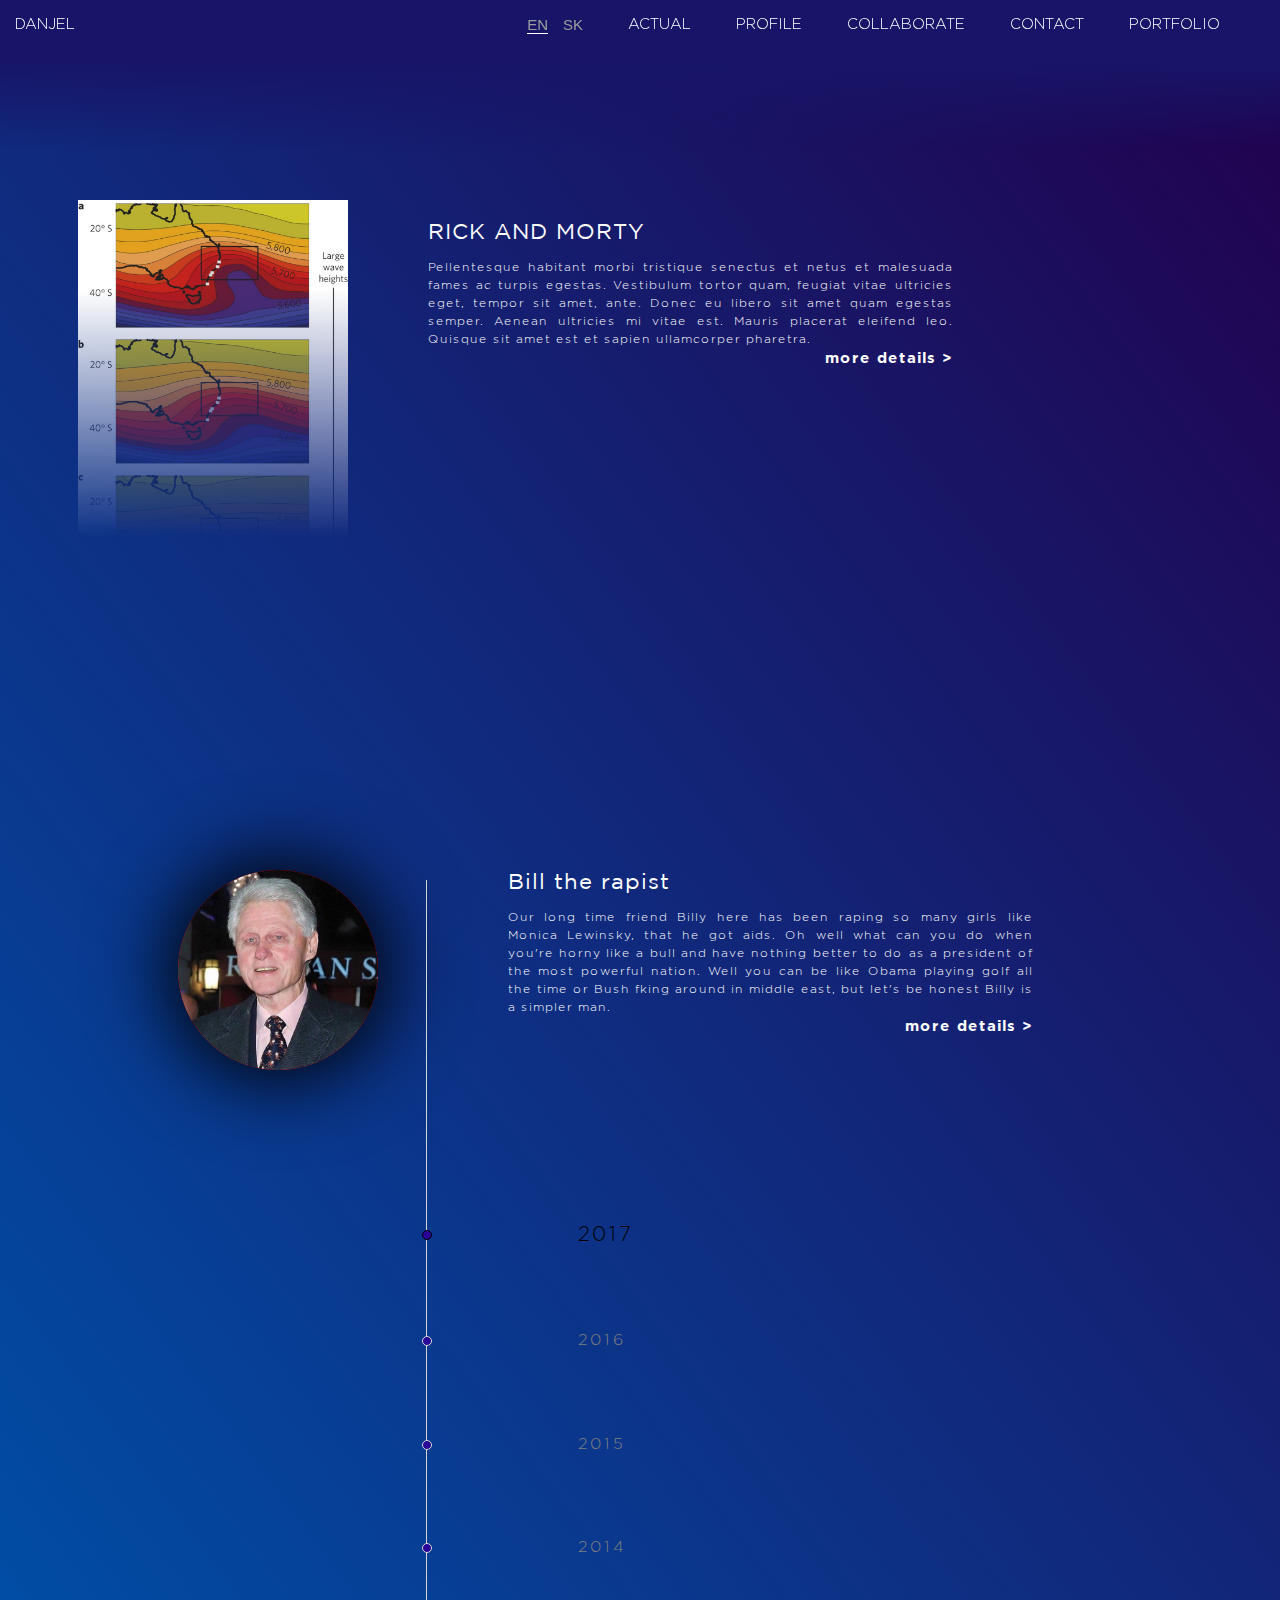
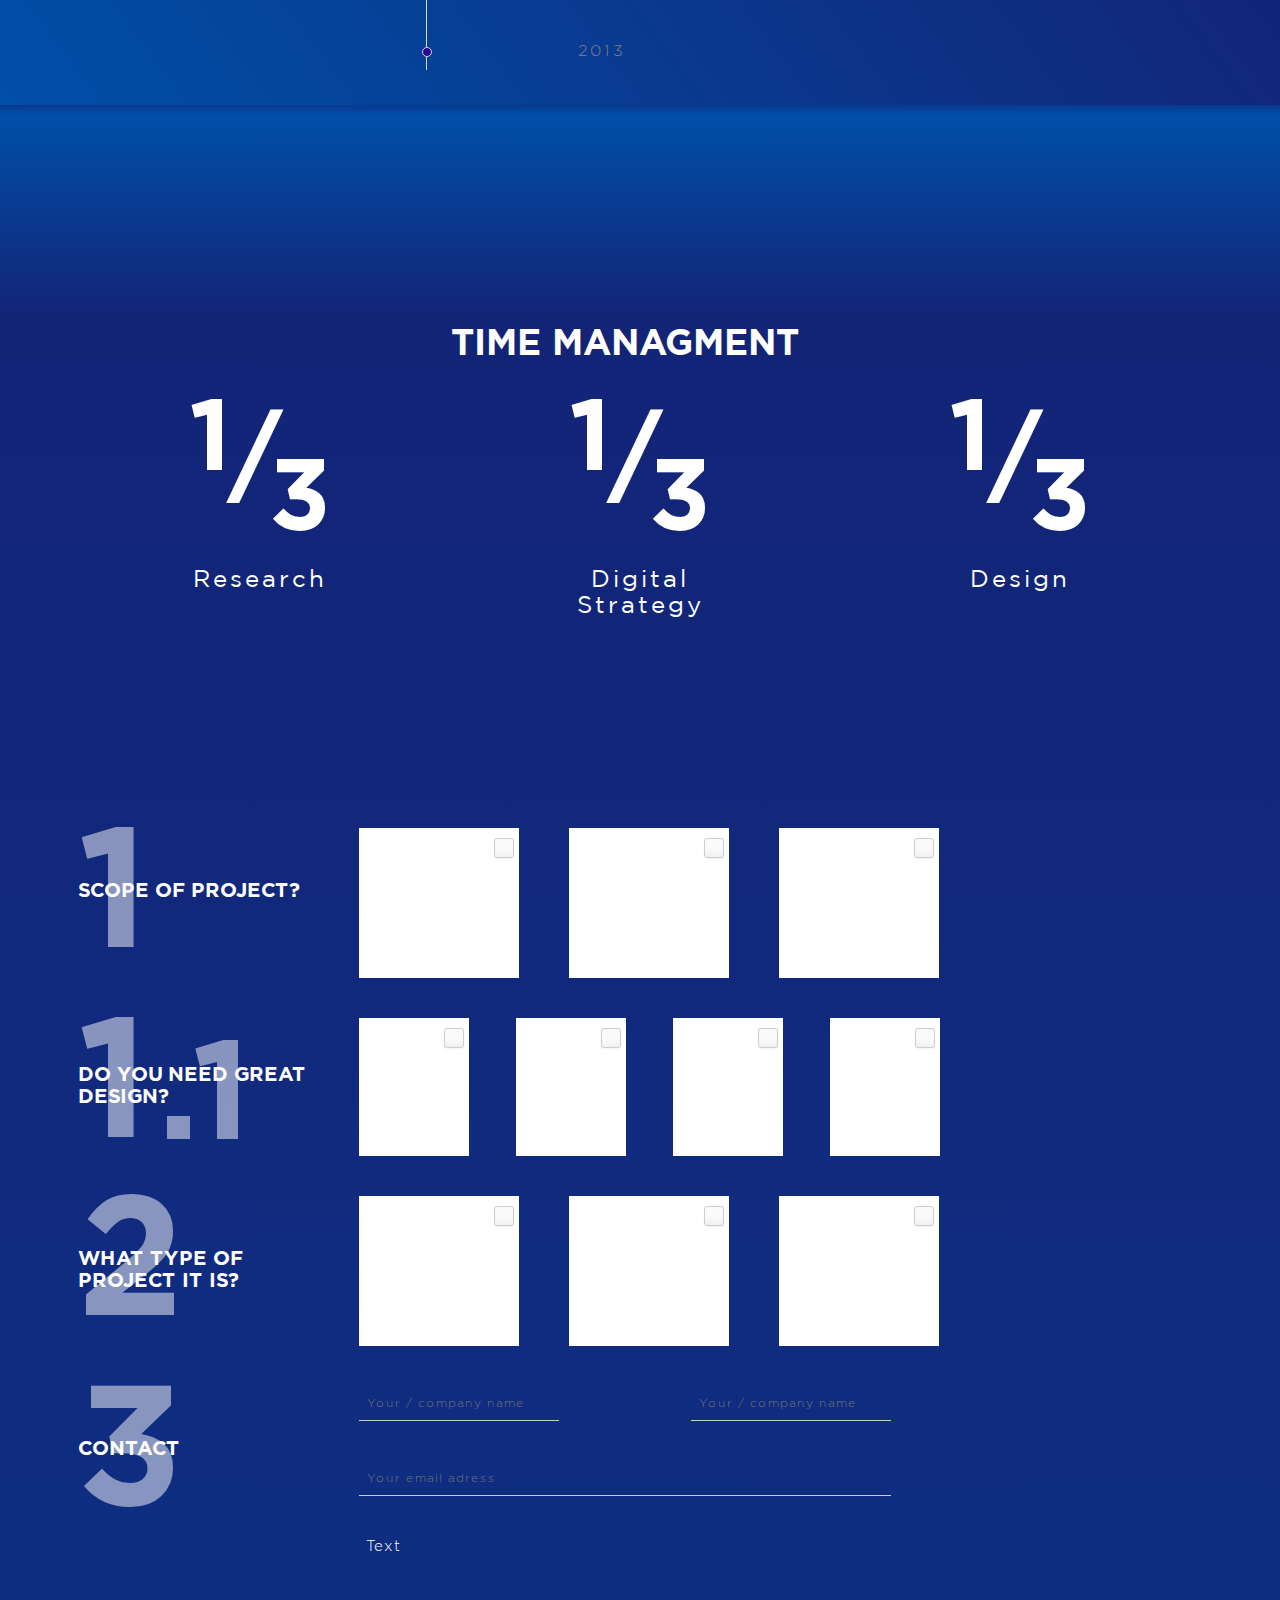
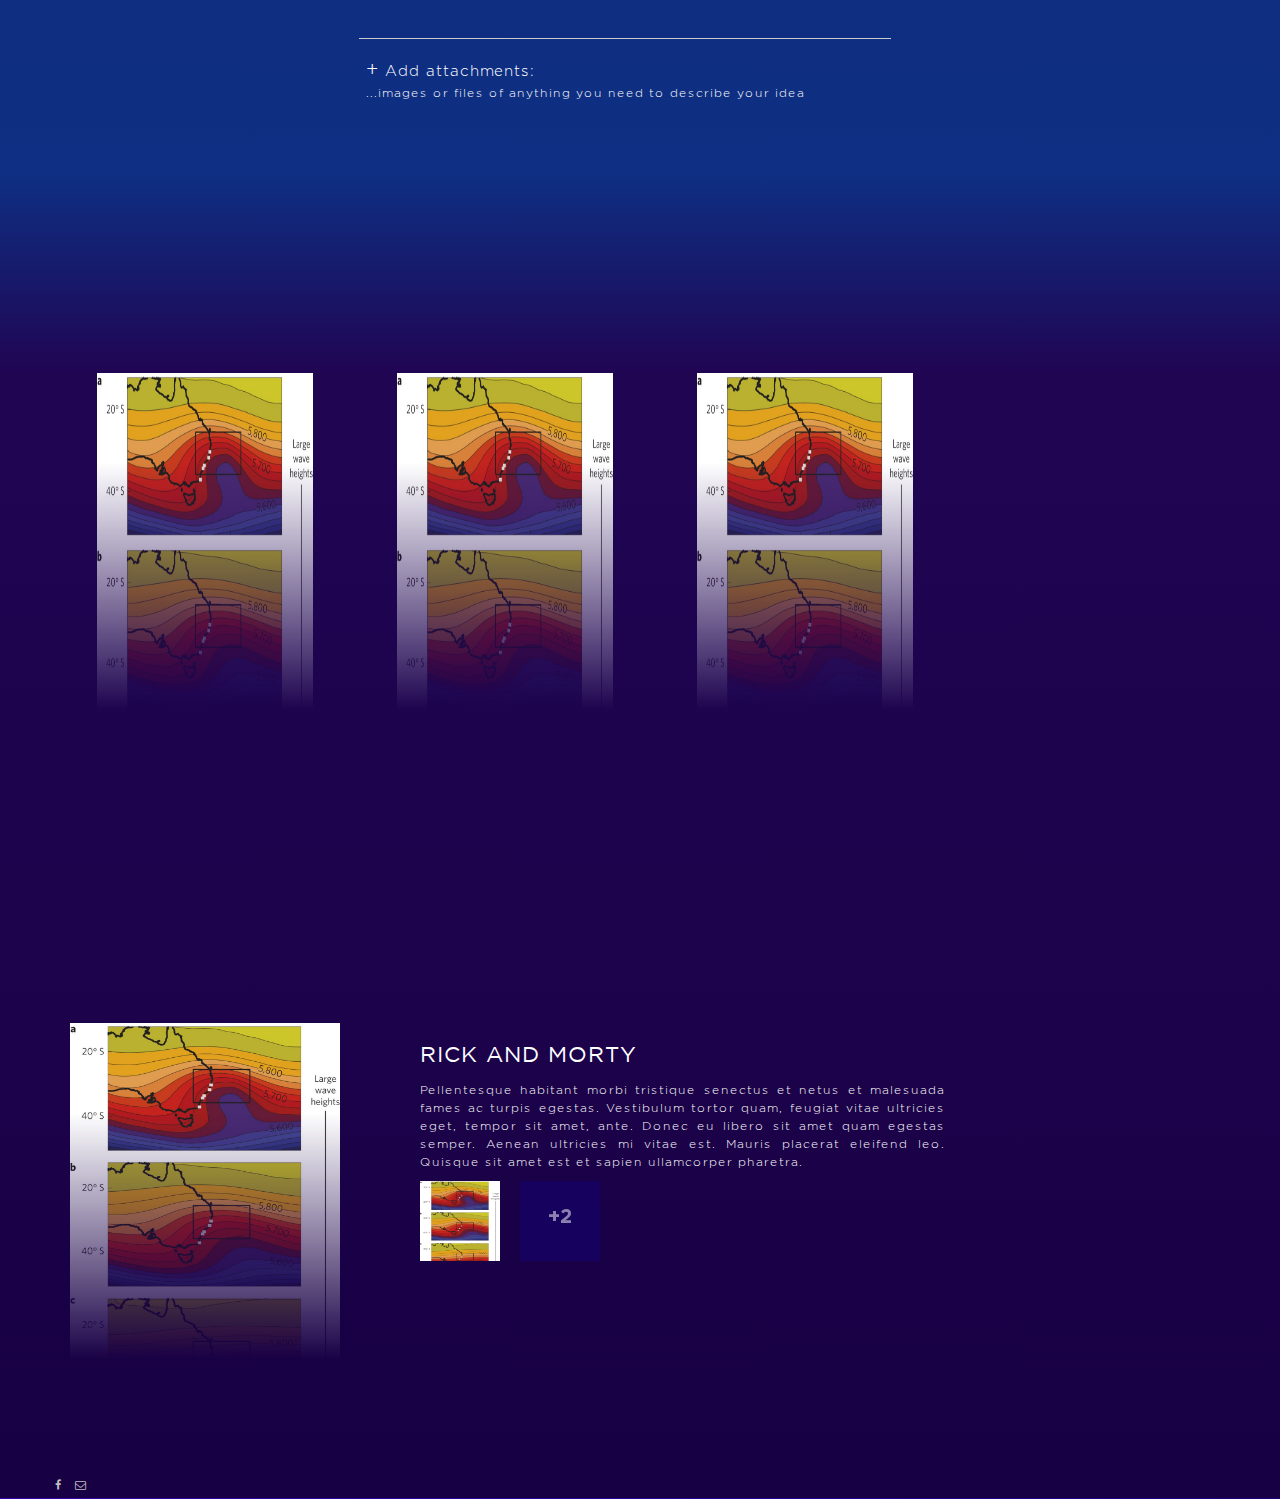
==== commit f2b33457: "51. added some gradients to the background at branding.html" ====
--- a/branding.html
+++ b/branding.html
@@ -14,9 +14,9 @@
 
 	
 </head>
-<body id="page-top" class="brandingBody">
-
-		<nav class="navbar navbar-inverse navbar-fixed-top">
+<body class="brandingBody">
+
+		<nav class="navbar navbar-inverse navbar-fixed-top brandingImgDiv2">
 		<div class="container-fluid">
 <div class="navbar-header">
       <a class="navbar-brand" href="#">Danjel</a>
@@ -35,23 +35,25 @@
 					<a class="navbar-brand js-scroll-trigger" href="#profile">PROFILE</a>
 				</li>
 				<li id="blog">
-					<a class="navbar-brand js-scroll-trigger" href="#collaborate">COLLABORATE</a>
+					<a class="navbar-brand js-scroll-trigger" href="#collaborateNav">COLLABORATE</a>
 				</li>
 				<li id="DRO">
 					<a class="navbar-brand js-scroll-trigger" href="#contact">CONTACT</a>
 				</li>
 				<li id="DRO">
-					<a class="navbar-brand js-scroll-trigger" href="#portfolio">PORTFOLIOS</a>
+					<a class="navbar-brand js-scroll-trigger" href="#portfolioNav">PORTFOLIO</a>
 				</li>
 			</ul>
 		</div>
+
 	</nav>
   
 
-<div id="top_fade"></div>
  
-<div class="container">
-	<div class="col-md-12 brandingMainDiv bradingCollaborateDiv">
+<div id="topAndProfile">
+	<div id="page-top" class="col-md-12 brandingMainDiv ">
+	<div class="container">
+		
 		<div class="">
 
 			<div class="brandingImgDiv col-md-4">
@@ -72,9 +74,12 @@
 			</div>
 		</div>
 	</div>
-
-	<div id="profile" class="col-md-12 brandingMainDiv brandingTimelineDiv bradingCollaborateDiv">
-			<div class="">
+	</div>
+
+	<div id="profile" class="col-md-12 brandingMainDiv brandingTimelineDiv ">
+		<div class="container">
+			
+		<div class="">
 	
 				<div class="col-md-4">
 					<div class="authorPictureDiv col-md-8">
@@ -134,8 +139,16 @@
 				</div>
 			</div>
 		</div>
+		</div>
+	</div>
+	
+	<div class="brandingDividerDiv2 col-md-12"> </div>
+	
+	<div id="collaborateNav" class="brandingDividerDiv col-md-12"> </div>
 
 		<div id="collaborate" class="col-md-12 brandingMainDiv bradingCollaborateDiv">
+			<div class="container">
+			
 			<div class="col-md-12">
 					<h1 class="middle">TIME MANAGMENT</h1>
 				</div>
@@ -159,6 +172,9 @@
 				<h1 class="big tree">3</h1>
 				<h3>Design</h3>				
 			</div>	
+			<div id="collaborateNav" class="col-md-12 brandingDividerDiv4">
+
+			</div>
 
 			<div class="col-md-12 brandingMainDiv brandingTimelineDiv bradingCollaborateDiv">
 					
@@ -286,9 +302,14 @@
 				</div>
 			</div>
 		</div>
-	
-	
-	<div id="portfolio" class="col-md-12 brandingMainDiv bradingCollaborateDiv">
+		</div>
+	
+		<div id="portfolioNav" class="brandingDividerDiv3 col-md-12"> </div>
+
+		<div id="portfolio" class="col-md-12 ">
+	<div class="col-md-12 brandingMainDiv bradingCollaborateDiv">
+		<div class="container">
+			
 			<div class="">
 				<div class="brandingImgDiv portfolioImgDiv col-md-4">
 					<img class="portfolioImg" src="client\css\img\climate.jpg">
@@ -304,8 +325,11 @@
 
 			</div>
 		</div>
-
-	<div class="col-md-12 brandingMainDiv bradingCollaborateDiv">
+	</div>
+
+	<div class="col-md-12 brandingMainDiv ">
+			<div class="container">
+					
 		<div class="">
 
 			<div class="brandingImgDiv col-md-4">
@@ -329,6 +353,8 @@
 			</div>
 		</div>
 	</div>	
+	</div>
+</div>
 
 </div>
 
@@ -361,7 +387,6 @@
 
 </div>
 
-<div class="col-md-2 ">
 
 
 
@@ -410,7 +435,7 @@
 
 	</div>
 
-	<div class="footer-bottom">
+	<div class="footer-bottom col-md-12">
 		<div class="container bottomMedia">
 			<div class="socialMediaDivider">
 				<a href="https://www.facebook.com/danjel.zone">
@@ -473,4 +498,6 @@
     target: '#mainNav',
     offset: 54
   });
+
+
 </script>--- a/client/css/style.css
+++ b/client/css/style.css
@@ -1,4 +1,4 @@
-/*timeline css*/
+/* ===== GLOBAL ===== */
 body {
     background: -webkit-linear-gradient(left, #f1f1f1 , #ffffff); /* For Safari 5.1 to 6.0 */
     background: -o-linear-gradient(right, #f1f1f1 , #ffffff); /* For Opera 11.1 to 12.0 */
@@ -6,6 +6,20 @@
     background: linear-gradient(to right, #f1f1f1 , #ffffff); /* Standard syntax (must be last) */
 }
 
+img { 
+	border: 0; 
+	max-width: 100%; 
+}
+
+.page-header h1 {
+  	font-size: 3.26em;
+  	text-align: center;
+  	color: #efefef;
+  	text-shadow: 1px 1px 0 #000;
+}
+
+/* ===== FONTS ===== */
+
 @font-face {
 	font-family: 'Gotham-light';
 	src: url('fonts/Gotham-light/GothamLight.eot');	
@@ -30,16 +44,7 @@
 	src: local('fonts/fonts/icomoon'), url('fonts/fonts/icomoon.woff') format('woff'), url('fonts/fonts/icomoon.tff') format('truetype');
 }
 
-img { border: 0; max-width: 100%; }
-
-.page-header h1 {
-  font-size: 3.26em;
-  text-align: center;
-  color: #efefef;
-  text-shadow: 1px 1px 0 #000;
-}
-
-/** timeline box structure **/
+/* ===== TIMELINE ===== */
 .timeline {
   	list-style: none;
   	padding: 50px 0 0px;
@@ -81,15 +86,15 @@
 }
 
 .timeline li:before, .timeline li:after {
-  content: " ";
-  display: table;
+	content: " ";
+	display: table;
 }
 .timeline li:after {
-  clear: both;
+	clear: both;
 }
 .timeline li:before, .timeline li:after {
-  content: " ";
-  display: table;
+	content: " ";
+	display: table;
 }
 
 .lastTimeline {
@@ -108,49 +113,49 @@
 
 /** timeline panels **/
 .timeline li .timeline-panel {
-  width: 46%;
-  float: left;
-  background: #fff;
-  border: 1px solid #d4d4d4;
-  padding: 20px;
-  position: relative;
-  -webkit-border-radius: 8px;
-  -moz-border-radius: 8px;
-  border-radius: 8px;
-  -webkit-box-shadow: 0 1px 6px rgba(0, 0, 0, 0.15);
-  -moz-box-shadow: 0 1px 6px rgba(0, 0, 0, 0.15);
-  box-shadow: 0 1px 6px rgba(0, 0, 0, 0.15);
+	width: 46%;
+	float: left;
+	background: #fff;
+	border: 1px solid #d4d4d4;
+	padding: 20px;
+	position: relative;
+	-webkit-border-radius: 8px;
+	-moz-border-radius: 8px;
+	border-radius: 8px;
+	-webkit-box-shadow: 0 1px 6px rgba(0, 0, 0, 0.15);
+	-moz-box-shadow: 0 1px 6px rgba(0, 0, 0, 0.15);
+	box-shadow: 0 1px 6px rgba(0, 0, 0, 0.15);
 }
 
 /** panel arrows **/
 .timeline li .timeline-panel:before {
-  position: absolute;
-  top: 26px;
-  right: -15px;
-  display: inline-block;
-  border-top: 15px solid transparent;
-  border-left: 15px solid #ccc;
-  border-right: 0 solid #ccc;
-  border-bottom: 15px solid transparent;
-  content: " ";
+	position: absolute;
+	top: 26px;
+	right: -15px;
+	display: inline-block;
+	border-top: 15px solid transparent;
+	border-left: 15px solid #ccc;
+	border-right: 0 solid #ccc;
+	border-bottom: 15px solid transparent;
+	content: " ";
 }
 
 .timeline li .timeline-panel:after {
-  position: absolute;
-  top: 27px;
-  right: -14px;
-  display: inline-block;
-  border-top: 14px solid transparent;
-  border-left: 14px solid #fff;
-  border-right: 0 solid #fff;
-  border-bottom: 14px solid transparent;
-  content: " ";
+	position: absolute;
+	top: 27px;
+	right: -14px;
+	display: inline-block;
+	border-top: 14px solid transparent;
+	border-left: 14px solid #fff;
+	border-right: 0 solid #fff;
+	border-bottom: 14px solid transparent;
+	content: " ";
 }
 .timeline li .timeline-panel.noarrow:before, .timeline li .timeline-panel.noarrow:after {
-  top:0;
-  right:0;
-  display: none;
-  border: 0;
+	top:0;
+	right:0;
+	display: none;
+	border: 0;
 }
 
 .timeline li.timeline-inverted .timeline-panel {
@@ -165,10 +170,10 @@
 }
 
 .timeline li.timeline-inverted .timeline-panel:after {
-  border-left-width: 0;
-  border-right-width: 14px;
-  left: -14px;
-  right: auto;
+	border-left-width: 0;
+	border-right-width: 14px;
+	left: -14px;
+	right: auto;
 }
 
 
@@ -203,69 +208,69 @@
 }
 
 .tl-body p, .tl-body ul {
-  margin-bottom: 0;
+  	margin-bottom: 0;
 }
 
 .tl-body > p + p {
-  margin-top: 5px;
+  	margin-top: 5px;
 }
 
 /** media queries **/
 @media (max-width: 991px) {
-  .timeline li .timeline-panel {
-    width: 44%;
-  }
+	.timeline li .timeline-panel {
+		width: 44%;
+	}
 }
 
 @media (max-width: 700px) {
-  .page-header h1 { font-size: 1.8em; }
-  
-  ul.timeline:before {
-    left: 40px;
-  }
-  
-  .tldate { width: 140px; }
-
-  ul.timeline li .timeline-panel {
-    width: calc(100% - 90px);
-    width: -moz-calc(100% - 90px);
-    width: -webkit-calc(100% - 90px);
-  }
-
-  ul.timeline li .tl-circ {
-    top: 22px;
-    left: 22px;
-    margin-left: 0;
-
-  }
-  ul.timeline > li > .tldate {
-    margin: 0;
-  }
-
-  ul.timeline > li > .timeline-panel {
-    float: right;
-  }
-
-  ul.timeline > li > .timeline-panel:before {
-    border-left-width: 0;
-    border-right-width: 15px;
-    left: -15px;
-    right: auto;
-  }
-
-  ul.timeline > li > .timeline-panel:after {
-    border-left-width: 0;
-    border-right-width: 14px;
-    left: -14px;
-    right: auto;
-  }
-}
-
-
-/*my css*/
+	.page-header h1 { font-size: 1.8em; }
+	
+	ul.timeline:before {
+		left: 40px;
+	}
+	
+	.tldate { width: 140px; }
+
+	ul.timeline li .timeline-panel {
+		width: calc(100% - 90px);
+		width: -moz-calc(100% - 90px);
+		width: -webkit-calc(100% - 90px);
+	}
+
+	ul.timeline li .tl-circ {
+		top: 22px;
+		left: 22px;
+		margin-left: 0;
+
+	}
+	ul.timeline > li > .tldate {
+		margin: 0;
+	}
+
+	ul.timeline > li > .timeline-panel {
+		float: right;
+	}
+
+	ul.timeline > li > .timeline-panel:before {
+		border-left-width: 0;
+		border-right-width: 15px;
+		left: -15px;
+		right: auto;
+	}
+
+	ul.timeline > li > .timeline-panel:after {
+		border-left-width: 0;
+		border-right-width: 14px;
+		left: -14px;
+		right: auto;
+	}
+}
+
+
+/* ===== index.html ===== */
 
 p {
-  color: black;
+  	color: black;
 }
 
 .test {
@@ -760,7 +765,7 @@
 
 .theBiggie {
 	width: 0;
-	left: -300px;
+	left: 0px!important;
 	display: block;
 	background: linear-gradient(90deg, white 50%, transparent 50%);
 	border: none!Important;
@@ -836,6 +841,7 @@
 	width: 200px!important;	
     position: relative;
 	margin-top: 200px;	
+	display: none;
 }
 
 .playlistLogoMusicIntro {
@@ -848,6 +854,7 @@
 	width: 200px!important;
 	text-align: center;
 	margin-top: 100px;
+	display: none;
 }
 
 .videoLogoMusicIntro {
@@ -1153,6 +1160,7 @@
 div.brandingMainDiv {
 	margin-top: 200px;
 	height: 500px;
+	height: auto!important;
 	
 }
 
@@ -1162,7 +1170,7 @@
 	cursor: pointer;
 }
 
-.brandingImgDiv{
+.brandingImgDiv {
 	width: 300px;
 	height: 450px;
 	-webkit-mask-size: 300px 450px;
@@ -1171,6 +1179,15 @@
 	   color-stop(0.80,  rgba(0,0,0,1)));
 }
 
+.brandingImgDiv2 {
+	height: 250px;
+	background: -webkit-gradient(linear, center bottom, center top, 
+	   color-stop(0.40,  transparent),
+	   color-stop(0.750,  #181568));
+
+
+}
+
 .brandingBasicFont {
 	font-family: "Gotham-light";
 	font-size: 12px;
@@ -1213,12 +1230,13 @@
 }
 
 .navbar-inverse {
-	background-color: #270393;
+	background-color: transparent;
+	border: none;
 }
 
 .brandingTimeline {
 	position: relative!important;
-	margin-left: 350px!important;
+	margin-left: 300px!important;
 	padding-top: 350px!important;
 	margin-top: 30px;
 	width: 100px;
@@ -1243,7 +1261,7 @@
 	-moz-box-shadow: 2px 2px 5px 0px rgba(0, 0, 0, 1);
 	box-shadow: 0px 0px 80px 10px rgba(0, 0, 0, 1); 
 	padding: 0;
-	margin-left: 150;
+	margin-left: 100px;
 }
 
 .authorPictureImg {
@@ -1303,7 +1321,7 @@
 }
 
 .portfolioImgDiv {
-	width: 350px;
+	width: 300px;
 	display: flex;
 	justify-content: center;
 }
@@ -1320,7 +1338,7 @@
 } 
 
 .collaborateLarge {
-	width: 200px;
+	width: 160px;
 	height: 150px;
 	background-color: white;
 	margin-right: 50px;
@@ -1328,10 +1346,10 @@
 }
 
 .collaborateSmall {
-	width: 138px;
+	width: 110px;
 	height: 138px;
 	background-color: white;
-	margin-right: 50px;
+	margin-right: 47px;
 	margin-bottom: 40px
 }
 
@@ -1442,12 +1460,12 @@
 }
 
 .checkboxLargeDiv {
-	margin-left: 150px;
+	margin-left: 120px;
 	margin-top: 10px;
 }
 
 .checkboxSmallDiv {
-	margin-left: 90px;
+	margin-left: 70px;
 	margin-top: 10px;
 }
 
@@ -1514,13 +1532,13 @@
 
 .brandingFormName {
 	padding: 0;
-	width: 250px;
+	width: 200px;
 	float: left;
 }
 
 .brandingFormPhone {
 	padding: 0;
-	width: 250px;
+	width: 200px;
 	float: right;
 }
 
@@ -1553,16 +1571,78 @@
 }
 
 .footer-bottom {
-    background-color: #280395 /*#048e16*/;
+    background-color: #180044 /*#048e16*/;
     min-height: 25px;
-    width: 100%;
+	width: 100%;
+	border: none;
 }
 
 .bradingCollaborateDiv {
 	height: auto!important;
+	margin-top: 0px!important;
 }
 
 .bottomMedia {
 	float: left;
 	margin-left: 25px;
+}
+
+#topAndProfile {
+	background: red; /* For browsers that do not support gradients */
+	background: -webkit-linear-gradient(right top, #22004d, #004fa8); /* For Safari 5.1 to 6.0 */
+	background: -o-linear-gradient(bottom left, #22004d, #004fa8); /* For Opera 11.1 to 12.0 */
+	background: -moz-linear-gradient(bottom left, #22004d, #004fa8); /* For Firefox 3.6 to 15 */
+	background: linear-gradient(to bottom left, #22004d, #004fa8); /* Standard syntax */
+	overflow:auto; 	
+}
+
+#collaborate {
+    background: #0e2f83; /* For browsers that do not support gradients */
+    background: -webkit-linear-gradient(#132477, #0e2f83); /* For Safari 5.1 to 6.0 */
+    background: -o-linear-gradient(#132477, #0e2f83); /* For Opera 11.1 to 12.0 */
+    background: -moz-linear-gradient(#132477, #0e2f83); /* For Firefox 3.6 to 15 */
+    background: linear-gradient(#132477, #0e2f83); /* Standard syntax */
+}
+
+.brandingDividerDiv {
+	height: 200px;
+	background: #004fa8; /* For browsers that do not support gradients */
+    background: -webkit-linear-gradient(#004fa8, #132477); /* For Safari 5.1 to 6.0 */
+    background: -o-linear-gradient(#004fa8, #132477); /* For Opera 11.1 to 12.0 */
+    background: -moz-linear-gradient(#004fa8, #132477); /* For Firefox 3.6 to 15 */
+    background: linear-gradient(#004fa8, #132477); /* Standard syntax */
+}
+
+
+
+.brandingDividerDiv2 {
+	
+	height: 10px;
+	background: -webkit-gradient(linear, center bottom, center top, 
+	   color-stop(0.10,  #014DA6),
+	   color-stop(0.950,  #093A90));
+	position:relative;
+
+}
+
+#portfolio {
+	overflow: auto; 		
+	background: #200553; /* For browsers that do not support gradients */
+    background: -webkit-linear-gradient(#200553, #180044); /* For Safari 5.1 to 6.0 */
+    background: -o-linear-gradient(#200553, #180044); /* For Opera 11.1 to 12.0 */
+    background: -moz-linear-gradient(#200553, #180044); /* For Firefox 3.6 to 15 */
+    background: linear-gradient(#200553, #180044); /* Standard syntax */
+}
+
+.brandingDividerDiv3 {
+	height: 200px;
+	background: #004fa8; /* For browsers that do not support gradients */
+    background: -webkit-linear-gradient(#0E2F83, #200553); /* For Safari 5.1 to 6.0 */
+    background: -o-linear-gradient(#0E2F83, #200553); /* For Opera 11.1 to 12.0 */
+    background: -moz-linear-gradient(#0E2F83, #200553); /* For Firefox 3.6 to 15 */
+    background: linear-gradient(#0E2F83, #200553); /* Standard syntax */
+}
+
+.brandingDividerDiv4 {
+	height: 200px;
 }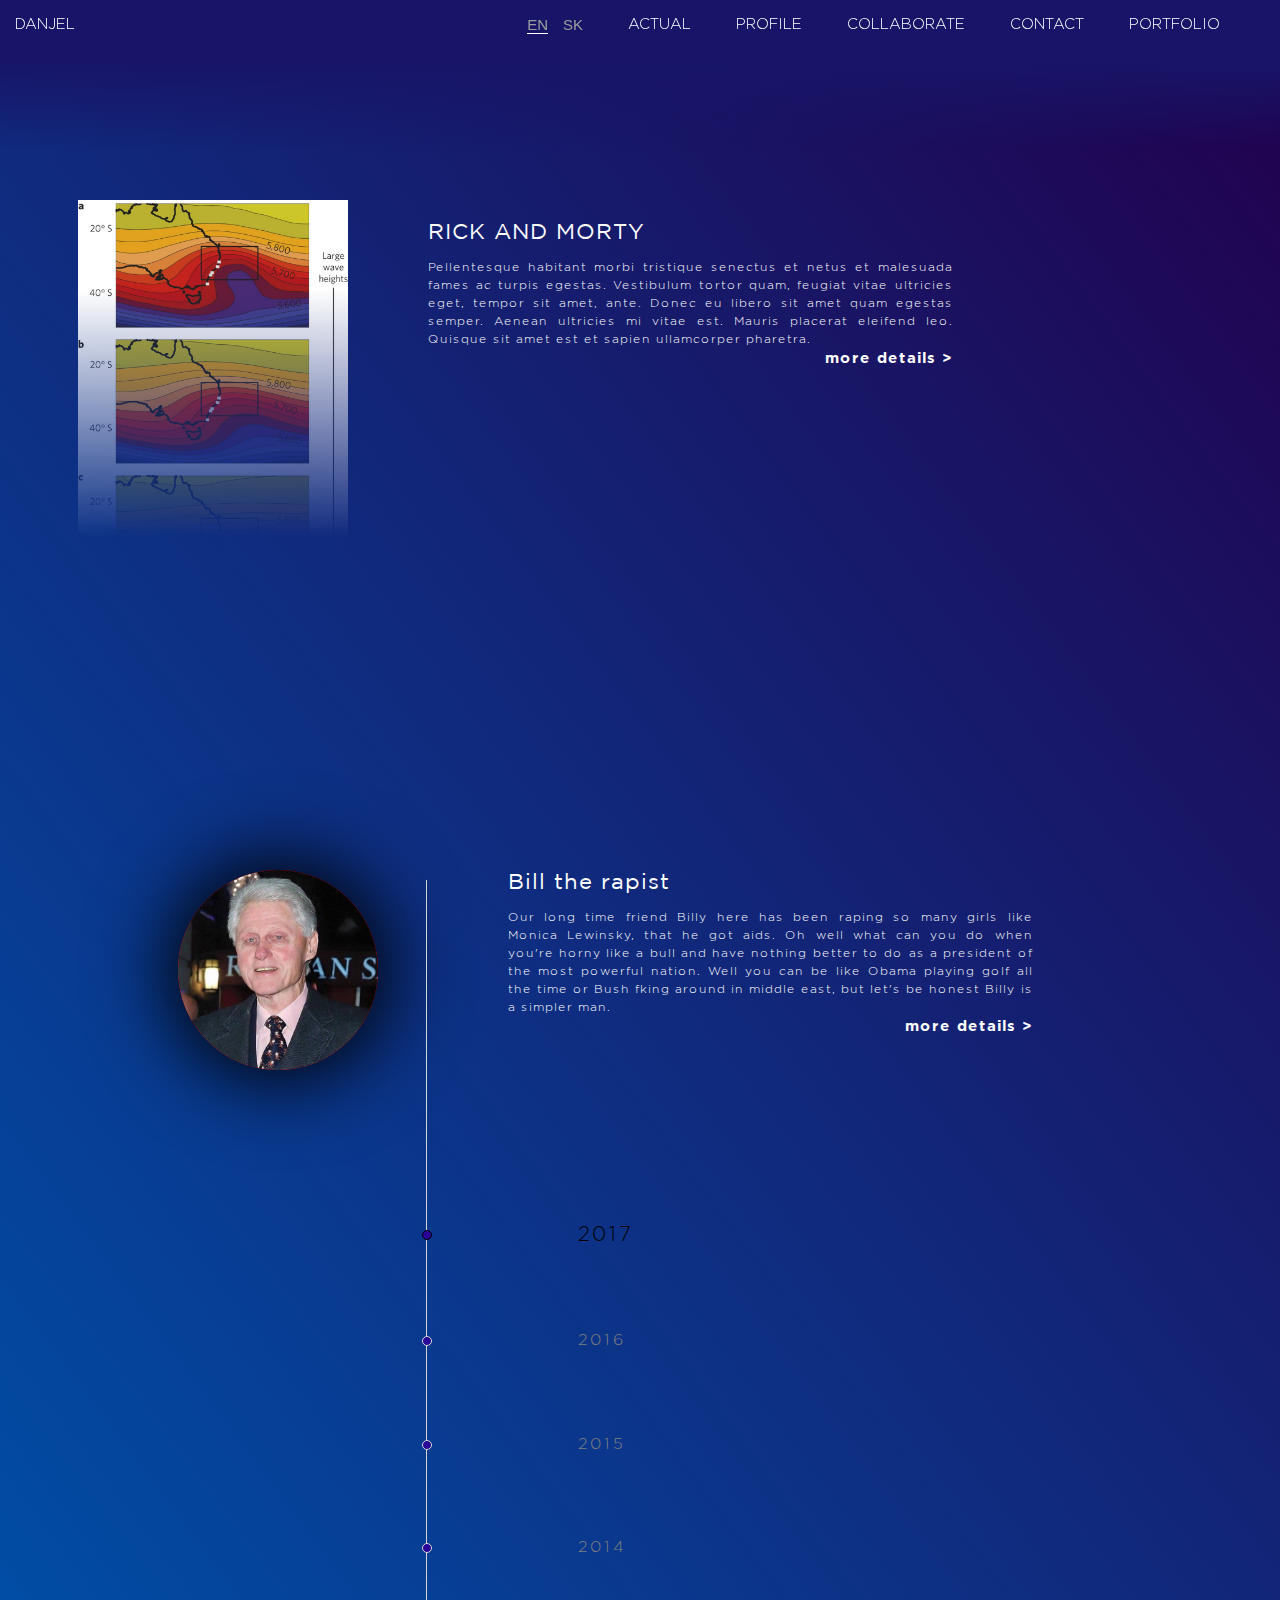
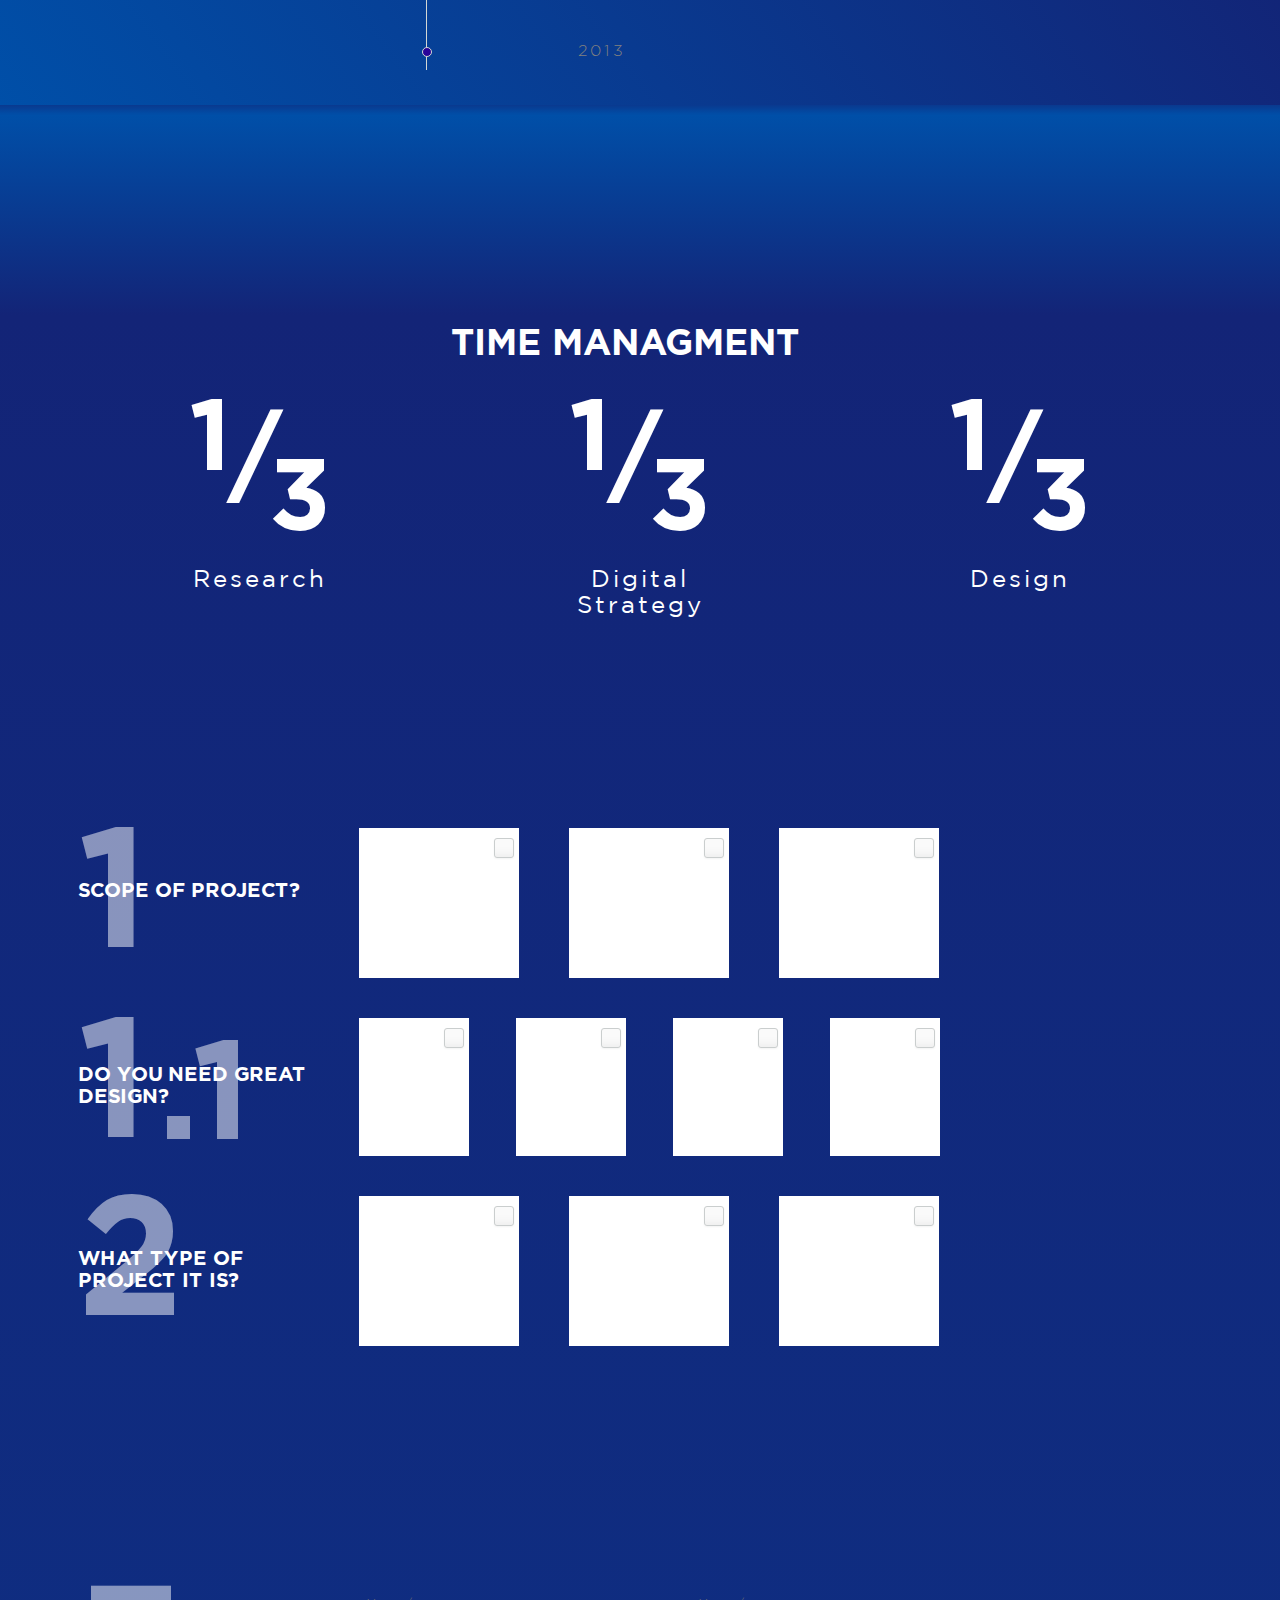
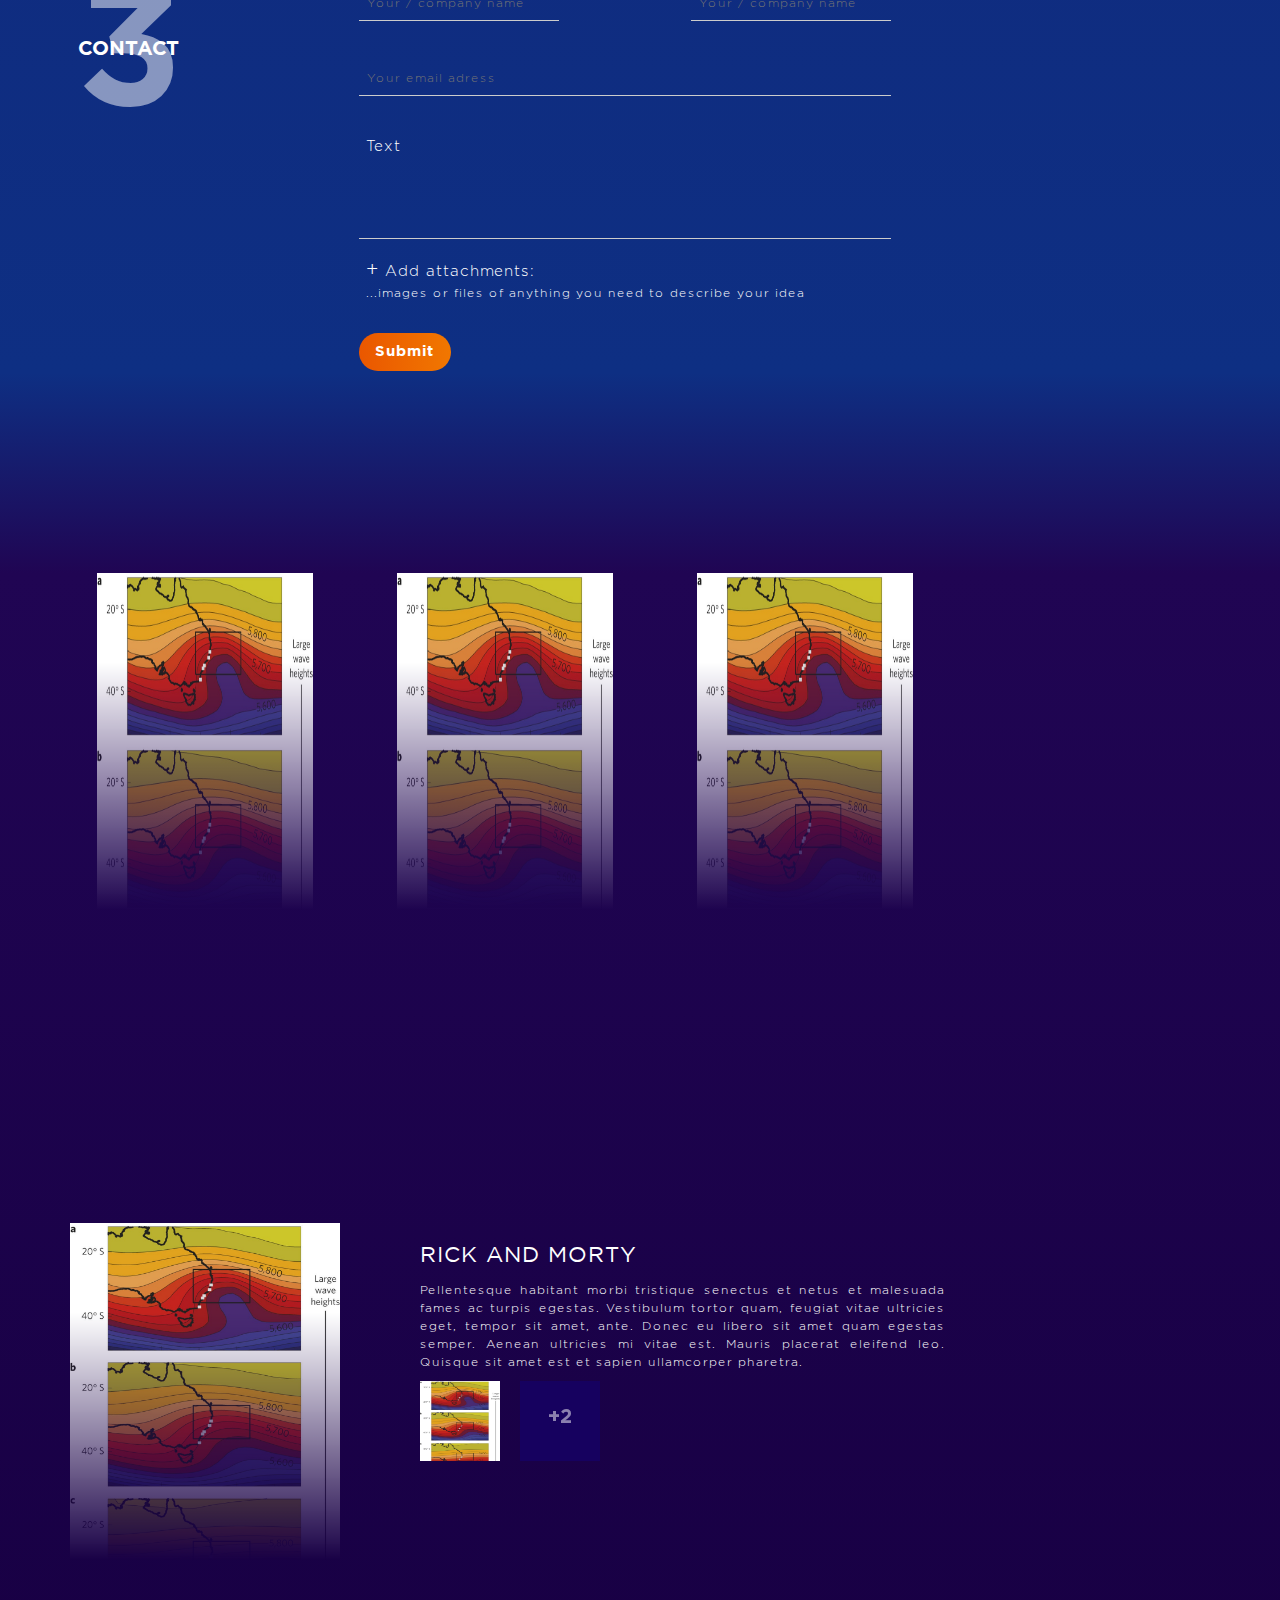
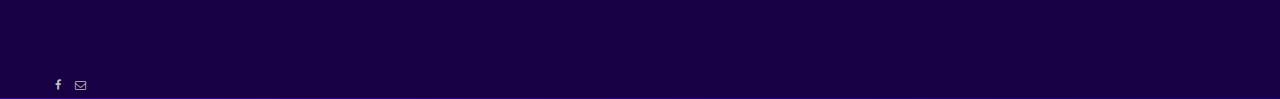
==== commit d5f7f449: "52. added submit button to the form in branding.html and a divider to seperate contact from the othe" ====
--- a/branding.html
+++ b/branding.html
@@ -22,11 +22,11 @@
       <a class="navbar-brand" href="#">Danjel</a>
     </div>
 			<ul id="myTab" class="nav navbar-nav">
-				<li id="EN" class="languageLi">
-					<a class="nav-item nav-link " data-toggle="tab" href="#!/todolist"><span class="selectedLanguage">EN</span></a>
-				</li>
-				<li id="SK">
-					<a class="nav-item nav-link" data-toggle="tab" href="#!/todolist">SK</a>
+				<li id="EN" class="languageLi languagesLi">
+					<a class="nav-item nav-link " data-toggle="tab" href="#!/todolist"><span class="selectedLanguage language">EN</span></a>
+				</li>
+				<li id="SK" class="languagesLi">
+					<a class="nav-item nav-link" data-toggle="tab" href="#!/todolist"><span class="language">SK</span></a>
 				</li>
 				<li id="QaA">
 					<a class="navbar-brand js-scroll-trigger" href="#page-top">ACTUAL</a>
@@ -266,6 +266,8 @@
 					</div>
 				</div>
 
+				<div class="brandingDividerDiv4 col-md-12"></div>
+
 				<div class="col-md-3 opacityDiv">
 						<h1 class="biggest one opacityHalf">3</h1>
 					<h1 class="smaller">CONTACT</h1>
@@ -298,6 +300,9 @@
 							<label for="files" class="btn addAttachments brandingInput"><span class="plus">+</span> Add attachments:<br><span>...images or files of anything you need to describe your idea</span></label>
 							<input id="files" style="visibility:hidden;" type="file">
 						</div>
+						<button class="w3-button w3-black w3-round-xxlarge wantMusic submitModalButton" onclick="w3_open()">
+							Submit
+						</button>
 					</form>
 				</div>
 			</div>
@@ -356,6 +361,39 @@
 	</div>
 </div>
 
+
+</div>
+
+<div class="modal fade" id="myModal" role="dialog">
+	<div class="modal-dialog">
+		<!-- Modal content-->
+		<div class="modal-content">
+			<div class="modal-body">
+			<button type="button" class="close" data-dismiss="modal">&times;</button>				
+				<form name="newYourPlaylistForm" id="newTaskForm" class="w3-container newYourPlaylistForm emailModalForm" method="post" ng-submit="addTask()">
+					<p>
+						<input placeholder="Your name" class="w3-input mainLoginInput" name="newTaskTitle" id="inputTitle" type="text" ng-model="newTask.title" required>
+					</p>
+					<p>     
+						<input placeholder="email address" class="w3-input mainLoginInput" name="newTaskDescription" id="inputDescription" type="text" ng-model="newTask.description" required>
+					</p>
+					<p class="whatKindOfPlaylistPara">
+						What is on your mind?
+					</p>
+					<p>
+						<textarea class="w3-input" name="newFormularDescription" cols="40" rows="3" required></textarea>                 
+					</p>
+					<div class="addAttachmentsDiv">
+						<label for="files" class="btn addAttachments"><span class="plus">+</span> Add attachments:<br><span>...images or files of anything you need to describe your idea</span></label>
+						<input id="files" style="visibility:hidden;" type="file">
+					</div>
+					<button class="w3-button w3-black w3-round-xxlarge wantMusic submitModalButton" onclick="w3_open()">
+						Submit
+					</button>
+				</form>
+			</div>
+		</div>
+	</div>
 </div>
 
 	<div id="bottom_fade"></div>
@@ -499,5 +537,11 @@
     offset: 54
   });
 
-
+	$("li.languagesLi").click(function() {
+		$('li.languagesLi').each(function () {
+			$(this).find("span.language").removeClass("selectedLanguage")
+		});
+		$(this).find("span.language").addClass("selectedLanguage");
+		
+	});
 </script>--- a/client/css/style.css
+++ b/client/css/style.css
@@ -1122,12 +1122,12 @@
 	overflow: hidden;
   }
   
-.fade, .fade2 {
+.fade3, .fade2 {
 	  opacity: 100;
 	position: relative;
 	height: 5em; /* exactly three lines */
   }
-.fade:after {
+.fade3:after {
 	content: "";
 	text-align: right;
 	position: absolute;
@@ -1645,4 +1645,4 @@
 
 .brandingDividerDiv4 {
 	height: 200px;
-}+}
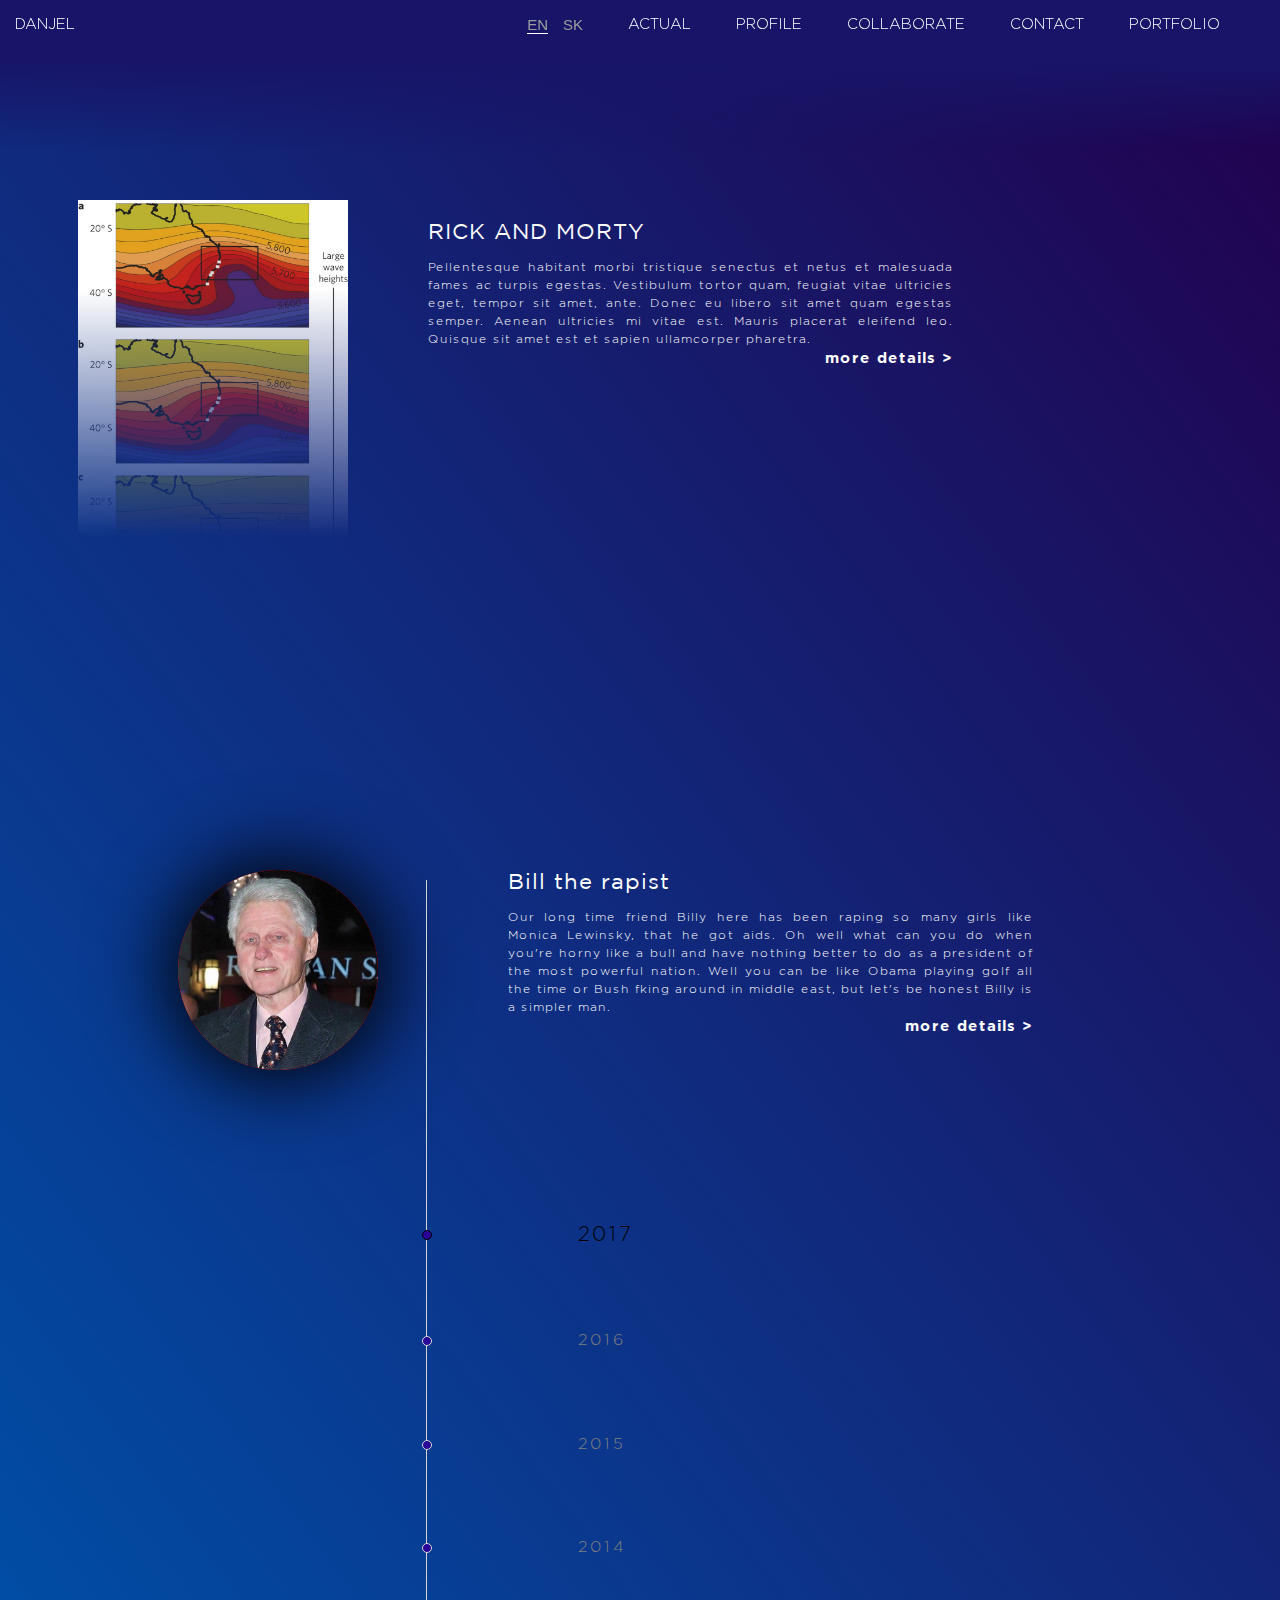
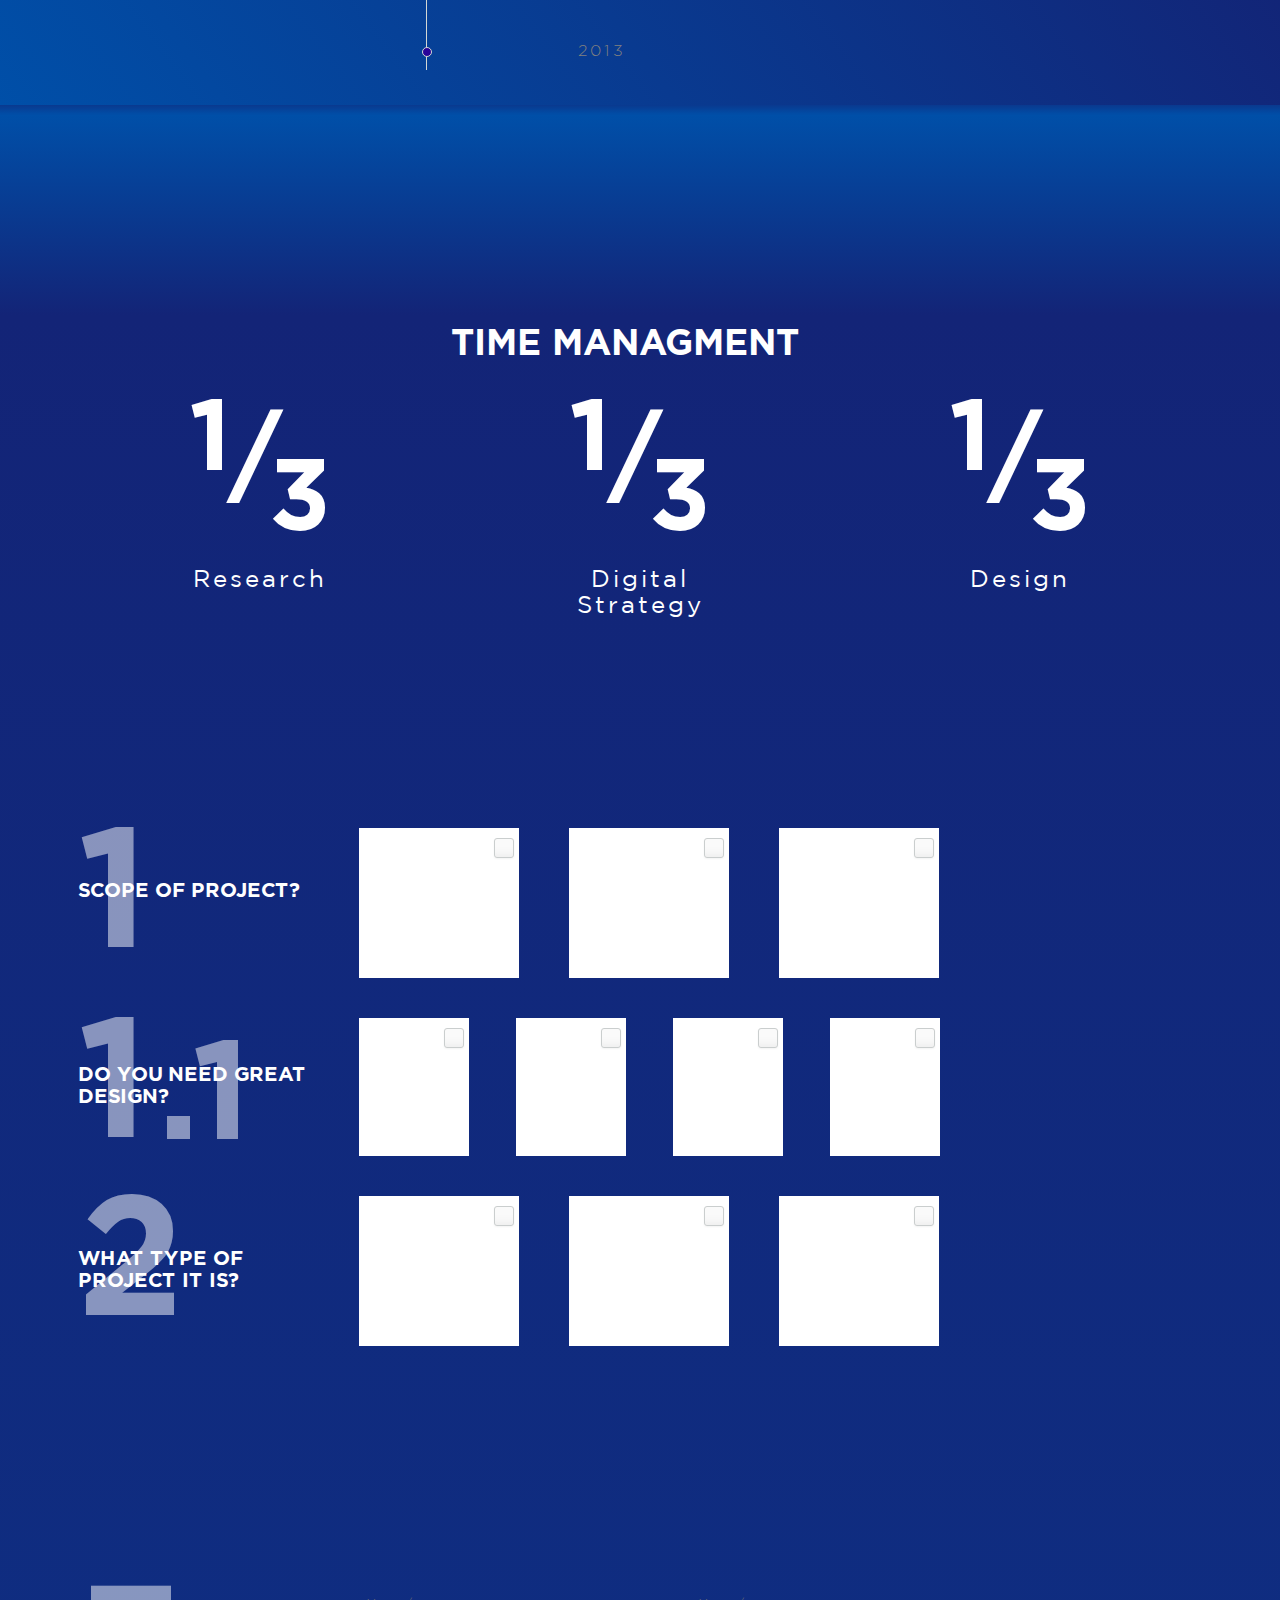
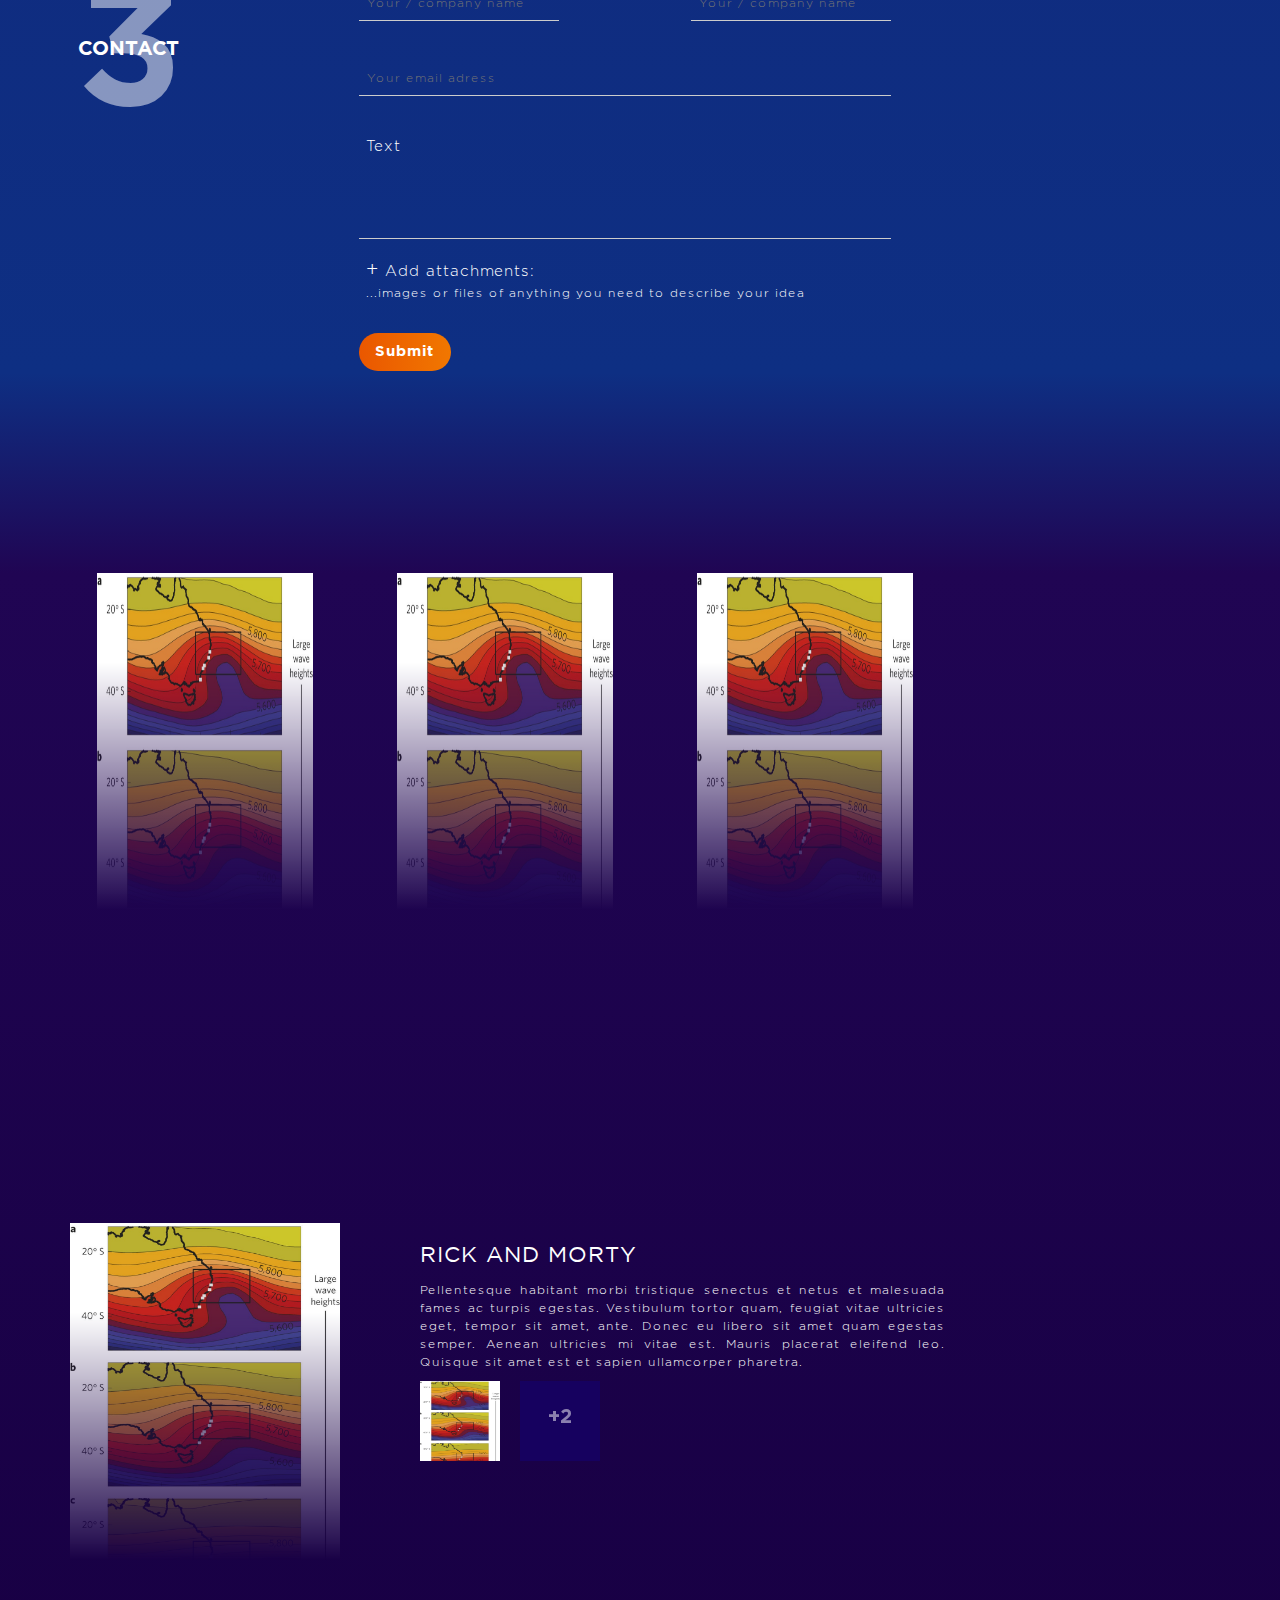
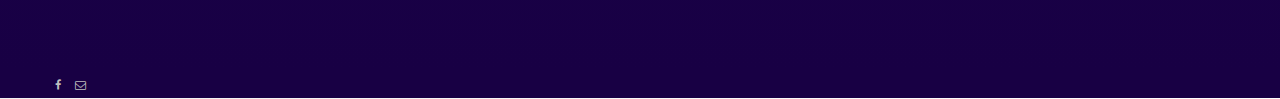
==== commit ff476605: "53. changed indentation in all of the htmls and removed redundant code" ====
--- a/branding.html
+++ b/branding.html
@@ -4,154 +4,142 @@
     <title>Danjel</title>
      <!-- Latest compiled and minified CSS -->
     <link rel="stylesheet" href="https://maxcdn.bootstrapcdn.com/bootstrap/3.3.7/css/bootstrap.min.css">
-
     <!-- Latest compiled JavaScript -->
 	<link rel="stylesheet" href="https://jqueryui.com/resources/demos/style.css">
 	<link rel="stylesheet" href="client/css/font-awesome-4.7.0/css/font-awesome.min.css">
  	<link rel="stylesheet" href="https://www.w3schools.com/w3css/4/w3.css"> 
-
 	<link rel="stylesheet" href="client/css/style.css">
-
-	
 </head>
-<body class="brandingBody">
-
-		<nav class="navbar navbar-inverse navbar-fixed-top brandingImgDiv2">
+<body>
+	<nav class="navbar navbar-inverse navbar-fixed-top brandingImgDiv2">
 		<div class="container-fluid">
-<div class="navbar-header">
-      <a class="navbar-brand" href="#">Danjel</a>
-    </div>
+			<div class="navbar-header">
+      			<a class="navbar-brand" href="#">Danjel</a>
+    		</div>
 			<ul id="myTab" class="nav navbar-nav">
 				<li id="EN" class="languageLi languagesLi">
-					<a class="nav-item nav-link " data-toggle="tab" href="#!/todolist"><span class="selectedLanguage language">EN</span></a>
+					<a class="nav-item nav-link " data-toggle="tab" href="#!/enBranding">
+						<span class="selectedLanguage language">EN</span>
+					</a>
 				</li>
 				<li id="SK" class="languagesLi">
-					<a class="nav-item nav-link" data-toggle="tab" href="#!/todolist"><span class="language">SK</span></a>
-				</li>
-				<li id="QaA">
+					<a class="nav-item nav-link" data-toggle="tab" href="#!/skBranding">
+						<span class="language">SK</span>
+					</a>
+				</li>
+				<li>
 					<a class="navbar-brand js-scroll-trigger" href="#page-top">ACTUAL</a>
 				</li>
-				<li id="flashcards">
+				<li>
 					<a class="navbar-brand js-scroll-trigger" href="#profile">PROFILE</a>
 				</li>
-				<li id="blog">
+				<li>
 					<a class="navbar-brand js-scroll-trigger" href="#collaborateNav">COLLABORATE</a>
 				</li>
-				<li id="DRO">
+				<li>
 					<a class="navbar-brand js-scroll-trigger" href="#contact">CONTACT</a>
 				</li>
-				<li id="DRO">
+				<li>
 					<a class="navbar-brand js-scroll-trigger" href="#portfolioNav">PORTFOLIO</a>
 				</li>
 			</ul>
 		</div>
-
 	</nav>
-  
-
- 
-<div id="topAndProfile">
-	<div id="page-top" class="col-md-12 brandingMainDiv ">
-	<div class="container">
-		
-		<div class="">
-
-			<div class="brandingImgDiv col-md-4">
-				<img class="brandingImg" src="client\css\img\climate.jpg">
-			</div>
-			<div class="col-md-6 brandingDesc">
-				<div class="col-md-6 videoTitle">
-					<p class="brandingBasicFont title">RICK AND MORTY</p>
-				</div>
-
-				<div class="col-md-12">
-					<p class="brandingBasicFont videoDescription">Pellentesque habitant morbi tristique senectus et netus et malesuada fames ac turpis egestas. Vestibulum tortor quam, feugiat vitae
-						ultricies eget, tempor sit amet, ante. Donec eu libero sit amet quam egestas semper. Aenean ultricies mi vitae est. Mauris placerat eleifend leo. Quisque sit amet est et sapien ullamcorper pharetra.</p>
-				</div>
-				<div class="col-md-12">
-					<p class="videoDate brandingMoreDetails">more details ></p>
-				</div>
-			</div>
-		</div>
-	</div>
-	</div>
-
-	<div id="profile" class="col-md-12 brandingMainDiv brandingTimelineDiv ">
-		<div class="container">
-			
-		<div class="">
-	
-				<div class="col-md-4">
-					<div class="authorPictureDiv col-md-8">
-						<img class="authorPictureImg" src="client/css/img/billrapist.jpg">
-					</div>
-					<div>
-						<ul class="timeline brandingTimeline">
-								
+   
+	<div id="topAndProfile">
+		<div id="page-top" class="col-md-12 brandingMainDiv">
+			<div class="container">
+				<div class="brandingImgDiv col-md-4">
+					<img class="brandingImg" src="client\css\img\climate.jpg">
+				</div>
+				<div class="col-md-6 brandingDesc">
+					<div class="col-md-6 videoTitle">
+						<p class="brandingBasicFont title">RICK AND MORTY</p>
+					</div>
+					<div class="col-md-12">
+						<p class="brandingBasicFont videoDescription">Pellentesque habitant morbi tristique senectus et netus et malesuada fames ac turpis egestas. Vestibulum tortor quam, feugiat vitae
+							ultricies eget, tempor sit amet, ante. Donec eu libero sit amet quam egestas semper. Aenean ultricies mi vitae est. Mauris placerat eleifend leo. Quisque sit amet est et sapien ullamcorper pharetra.</p>
+					</div>	
+					<div class="col-md-12">
+						<p class="videoDate brandingMoreDetails">more details ></p>
+					</div>
+				</div>
+			</div>
+		</div>
+
+		<div id="profile" class="col-md-12 brandingMainDiv brandingTimelineDiv ">
+			<div class="container">
+				<div>
+					<div class="col-md-4">
+						<div class="authorPictureDiv col-md-8">
+							<img class="authorPictureImg" src="client/css/img/billrapist.jpg">
+						</div>
+						<div>
+							<ul class="timeline brandingTimeline">
 								<li class="timeline-inverted">
-									  <div class="tl-circ selectedYearTimeline branding-tl-circ"></div>
+									<div class="tl-circ selectedYearTimeline branding-tl-circ"></div>
+										<div class="tl-heading">
+										  	<h3 class="selectedYearTimeline">2017</h3>
+										</div>
+								</li>
+							
+								<li class="timeline-inverted">
+									<div class="tl-circ branding-tl-circ"></div>
 									<div class="tl-heading">
-										  <h3 class="selectedYearTimeline">2017</h3>
+										<h3>2016</h3>
 									</div>
 								</li>
 							
 								<li class="timeline-inverted">
-									  <div class="tl-circ branding-tl-circ"></div>
+									<div class="tl-circ branding-tl-circ"></div>
 									<div class="tl-heading">
-										  <h3>2016</h3>
+										<h3>2015</h3>
 									</div>
 								</li>
 							
 								<li class="timeline-inverted">
-									  <div class="tl-circ branding-tl-circ"></div>
+									<div class="tl-circ branding-tl-circ"></div>
 									<div class="tl-heading">
-										  <h3>2015</h3>
-									</div>
-								</li>
-							
-								<li class="timeline-inverted">
-									  <div class="tl-circ branding-tl-circ"></div>
-									<div class="tl-heading">
-										  <h3>2014</h3>
+										<h3>2014</h3>
 									</div>
 								</li>
 							
 								<li class="timeline-inverted lastTimeline">
-									  <div class="tl-circ branding-tl-circ"></div>
+									<div class="tl-circ branding-tl-circ"></div>
 									<div class="tl-heading">
-										  <h3>2013</h3>
+										<h3>2013</h3>
 									</div>
 								</li>
-								</ul>
-							</div>
-				</div>
-				<div class="col-md-6 brandingDesc">
-					<div class="col-md-6 videoTitle">
-						<p class="brandingBasicFont title">Bill the rapist</p>
-					</div>
+							</ul>
+						</div>
+					</div>
+					<div class="col-md-6 brandingDesc">
+						<div class="col-md-6 videoTitle">
+							<p class="brandingBasicFont title">Bill the rapist</p>
+						</div>
 	
-					<div class="col-md-12">
-						<p class="brandingBasicFont videoDescription">Our long time friend Billy here has been raping so many girls like Monica Lewinsky, that he got aids. Oh well what can you do when you're horny like a bull and have nothing better to do as a president of the most powerful nation. Well you can be like Obama playing golf all the time or Bush fking around in middle east, but let's be honest Billy is a simpler man.</p>
-					</div>
-					<div class="col-md-12">
-						<p class="videoDate brandingMoreDetails">more details ></p>
-					</div>
-				</div>
-			</div>
-		</div>
+						<div class="col-md-12">
+							<p class="brandingBasicFont videoDescription">Our long time friend Billy here has been raping so many girls like Monica Lewinsky, that he got aids. Oh well what can you do when you're horny like a bull and have nothing better to do as a president of the most powerful nation. Well you can be like Obama playing golf all the time or Bush fking around in middle east, but let's be honest Billy is a simpler man.</p>
+						</div>
+						<div class="col-md-12">
+							<p class="videoDate brandingMoreDetails">more details ></p>
+						</div>
+					</div>
+				</div>
+			</div>
 		</div>
 	</div>
 	
-	<div class="brandingDividerDiv2 col-md-12"> </div>
+	<div class="brandingDividerDiv2 col-md-12"></div>
 	
-	<div id="collaborateNav" class="brandingDividerDiv col-md-12"> </div>
-
-		<div id="collaborate" class="col-md-12 brandingMainDiv bradingCollaborateDiv">
-			<div class="container">
-			
+	<div id="collaborateNav" class="brandingDividerDiv col-md-12"></div>
+
+	<div id="collaborate" class="col-md-12 brandingMainDiv bradingCollaborateDiv">
+		<div class="container">
+
 			<div class="col-md-12">
-					<h1 class="middle">TIME MANAGMENT</h1>
-				</div>
+				<h1 class="middle">TIME MANAGMENT</h1>
+			</div>
 			<div class="col-md-4 middleNumber">
 				<h1 class="big one">1</h1>
 				<h1 class="big slash">/</h1>
@@ -172,9 +160,8 @@
 				<h1 class="big tree">3</h1>
 				<h3>Design</h3>				
 			</div>	
-			<div id="collaborateNav" class="col-md-12 brandingDividerDiv4">
-
-			</div>
+
+			<div id="collaborateNav" class="col-md-12 brandingDividerDiv4"></div>
 
 			<div class="col-md-12 brandingMainDiv brandingTimelineDiv bradingCollaborateDiv">
 					
@@ -190,17 +177,19 @@
 							<label for="checkbox-1-1"></label>
 						</div>
 					</div>
-					<div class="col-md-4 collaborateLarge">
-							<div class="checkboxLargeDiv">
-								<input type="checkbox" id="checkbox-1-2" class="regular-checkbox regular-checkbox" />
-								<label for="checkbox-1-2"></label>
-							</div>
-					</div>
-					<div class="col-md-4 collaborateLarge">
-							<div class="checkboxLargeDiv">
-								<input type="checkbox" id="checkbox-1-3" class="regular-checkbox regular-checkbox" />
-								<label for="checkbox-1-3"></label>
-							</div>
+
+					<div class="col-md-4 collaborateLarge">
+						<div class="checkboxLargeDiv">
+							<input type="checkbox" id="checkbox-1-2" class="regular-checkbox regular-checkbox" />
+							<label for="checkbox-1-2"></label>
+						</div>
+					</div>
+
+					<div class="col-md-4 collaborateLarge">
+						<div class="checkboxLargeDiv">
+							<input type="checkbox" id="checkbox-1-3" class="regular-checkbox regular-checkbox" />
+							<label for="checkbox-1-3"></label>
+						</div>
 					</div>
 				</div>
 
@@ -208,7 +197,6 @@
 					<h1 class="biggest one opacityHalf">1</h1>
 					<h1 class="bigger one opacityHalf">.1</h1>					
 					<h1 class="smaller">DO YOU NEED GREAT DESIGN?</h1>
-					
 				</div>
 
 				<div class="col-md-9">
@@ -218,12 +206,14 @@
 							<label for="checkbox-2-1"></label>
 						</div>
 					</div>
+
 					<div class="col-md-4 collaborateSmall">
 						<div class="checkboxSmallDiv">
 							<input type="checkbox" id="checkbox-2-2" class="regular-checkbox regular-checkbox" />
 							<label for="checkbox-2-2"></label>
 						</div>
 					</div>
+
 					<div class="col-md-4 collaborateSmall">
 						<div class="checkboxSmallDiv">
 							<input type="checkbox" id="checkbox-2-3" class="regular-checkbox regular-checkbox" />
@@ -242,7 +232,6 @@
 				<div class="col-md-3 opacityDiv">
 					<h1 class="biggest one opacityHalf">2</h1>
 					<h1 class="smaller">WHAT TYPE OF PROJECT IT IS?</h1>
-					
 				</div>
 
 				<div class="col-md-9">
@@ -252,12 +241,14 @@
 							<label for="checkbox-3-1"></label>
 						</div>
 					</div>
+
 					<div class="col-md-4 collaborateLarge">
 						<div class="checkboxLargeDiv">
 							<input type="checkbox" id="checkbox-3-2" class="regular-checkbox regular-checkbox" />
 							<label for="checkbox-3-2"></label>
 						</div>
 					</div>
+
 					<div class="col-md-4 collaborateLarge">
 						<div class="checkboxLargeDiv">
 							<input type="checkbox" id="checkbox-3-3" class="regular-checkbox regular-checkbox" />
@@ -271,10 +262,8 @@
 				<div class="col-md-3 opacityDiv">
 						<h1 class="biggest one opacityHalf">3</h1>
 					<h1 class="smaller">CONTACT</h1>
-				
 				</div>
 			
-
 				<div class="col-md-6 brandingFormDiv">
 					<form name="newYourPlaylistForm" id="newTaskForm" class="w3-container" method="post" ng-submit="addTask()">
 						<div class="col-md-6 brandingFormName">
@@ -307,15 +296,13 @@
 				</div>
 			</div>
 		</div>
-		</div>
+	</div>
 	
-		<div id="portfolioNav" class="brandingDividerDiv3 col-md-12"> </div>
-
-		<div id="portfolio" class="col-md-12 ">
-	<div class="col-md-12 brandingMainDiv bradingCollaborateDiv">
-		<div class="container">
-			
-			<div class="">
+	<div id="portfolioNav" class="brandingDividerDiv3 col-md-12"></div>
+
+	<div id="portfolio" class="col-md-12 ">
+		<div class="col-md-12 brandingMainDiv bradingCollaborateDiv">
+			<div class="container">
 				<div class="brandingImgDiv portfolioImgDiv col-md-4">
 					<img class="portfolioImg" src="client\css\img\climate.jpg">
 				</div>
@@ -327,151 +314,68 @@
 				<div class="brandingImgDiv portfolioImgDiv col-md-4">
 					<img class="portfolioImg" src="client\css\img\climate.jpg">
 				</div>
-
-			</div>
+			</div>
+		</div>
+
+		<div class="col-md-12 brandingMainDiv ">
+			<div class="container">
+
+				<div class="brandingImgDiv col-md-4">
+					<img class="brandingImg" src="client\css\img\climate.jpg">
+				</div>
+				<div class="col-md-6 brandingDesc">
+					<div class="col-md-6 videoTitle">
+						<p class="brandingBasicFont title">RICK AND MORTY</p>
+					</div>
+
+					<div class="col-md-12">
+						<p class="brandingBasicFont videoDescription">Pellentesque habitant morbi tristique senectus et netus et malesuada fames ac turpis egestas. Vestibulum tortor quam, feugiat vitae
+							ultricies eget, tempor sit amet, ante. Donec eu libero sit amet quam egestas semper. Aenean ultricies mi vitae est. Mauris placerat eleifend leo. Quisque sit amet est et sapien ullamcorper pharetra.</p>
+					</div>
+					<div class="brandingImgDivSmall col-md-4">
+						<img class="brandingImgSmaller" src="client\css\img\climate.jpg">				
+					</div>
+					<div class="emptyBox col-md-4">
+						<h1 class="anotherSmall">+2</h1>
+					</div>
+				</div>
+			</div>	
 		</div>
 	</div>
 
-	<div class="col-md-12 brandingMainDiv ">
-			<div class="container">
-					
-		<div class="">
-
-			<div class="brandingImgDiv col-md-4">
-				<img class="brandingImg" src="client\css\img\climate.jpg">
-			</div>
-			<div class="col-md-6 brandingDesc">
-				<div class="col-md-6 videoTitle">
-					<p class="brandingBasicFont title">RICK AND MORTY</p>
-				</div>
-
-				<div class="col-md-12">
-					<p class="brandingBasicFont videoDescription">Pellentesque habitant morbi tristique senectus et netus et malesuada fames ac turpis egestas. Vestibulum tortor quam, feugiat vitae
-						ultricies eget, tempor sit amet, ante. Donec eu libero sit amet quam egestas semper. Aenean ultricies mi vitae est. Mauris placerat eleifend leo. Quisque sit amet est et sapien ullamcorper pharetra.</p>
-				</div>
-				<div class="brandingImgDivSmall col-md-4">
-					<img class="brandingImgSmaller" src="client\css\img\climate.jpg">				
-				</div>
-				<div class="emptyBox col-md-4">
-					<h1 class="anotherSmall">+2</h1>
-				</div>
-			</div>
-		</div>
-	</div>	
+	<div class="modal fade" id="myModal" role="dialog">
+		<div class="modal-dialog">
+			<!-- Modal content-->
+			<div class="modal-content">
+				<div class="modal-body">
+					<button type="button" class="close" data-dismiss="modal">&times;</button>				
+					<form name="newYourPlaylistForm" id="newTaskForm" class="w3-container newYourPlaylistForm emailModalForm" method="post" ng-submit="addTask()">
+						<p>
+							<input placeholder="Your name" class="w3-input mainLoginInput" name="newTaskTitle" id="inputTitle" type="text" ng-model="newTask.title" required>
+						</p>
+						<p>     
+							<input placeholder="email address" class="w3-input mainLoginInput" name="newTaskDescription" id="inputDescription" type="text" ng-model="newTask.description" required>
+						</p>
+						<p class="whatKindOfPlaylistPara">
+							What is on your mind?
+						</p>
+						<p>
+							<textarea class="w3-input" name="newFormularDescription" cols="40" rows="3" required></textarea>                 
+						</p>
+						<div class="addAttachmentsDiv">
+							<label for="files" class="btn addAttachments"><span class="plus">+</span> Add attachments:<br><span>...images or files of anything you need to describe your idea</span></label>
+							<input id="files" style="visibility:hidden;" type="file">
+						</div>
+						<button class="w3-button w3-black w3-round-xxlarge wantMusic submitModalButton" onclick="w3_open()">
+							Submit
+						</button>
+					</form>
+				</div>
+			</div>
+		</div>
 	</div>
-</div>
-
-
-</div>
-
-<div class="modal fade" id="myModal" role="dialog">
-	<div class="modal-dialog">
-		<!-- Modal content-->
-		<div class="modal-content">
-			<div class="modal-body">
-			<button type="button" class="close" data-dismiss="modal">&times;</button>				
-				<form name="newYourPlaylistForm" id="newTaskForm" class="w3-container newYourPlaylistForm emailModalForm" method="post" ng-submit="addTask()">
-					<p>
-						<input placeholder="Your name" class="w3-input mainLoginInput" name="newTaskTitle" id="inputTitle" type="text" ng-model="newTask.title" required>
-					</p>
-					<p>     
-						<input placeholder="email address" class="w3-input mainLoginInput" name="newTaskDescription" id="inputDescription" type="text" ng-model="newTask.description" required>
-					</p>
-					<p class="whatKindOfPlaylistPara">
-						What is on your mind?
-					</p>
-					<p>
-						<textarea class="w3-input" name="newFormularDescription" cols="40" rows="3" required></textarea>                 
-					</p>
-					<div class="addAttachmentsDiv">
-						<label for="files" class="btn addAttachments"><span class="plus">+</span> Add attachments:<br><span>...images or files of anything you need to describe your idea</span></label>
-						<input id="files" style="visibility:hidden;" type="file">
-					</div>
-					<button class="w3-button w3-black w3-round-xxlarge wantMusic submitModalButton" onclick="w3_open()">
-						Submit
-					</button>
-				</form>
-			</div>
-		</div>
-	</div>
-</div>
 
 	<div id="bottom_fade"></div>
-
-
-<!--
-		<header>
-	<nav>
-		<ul>
-			<li><a class="active" href="#home">Home</a></li>
-			<li><a href="#about">About</a></li>
-			<li><a href="#services">Services</a></li>
-			<li><a href="#contact">Contact</a></li>
-		</ul>
-	</nav>
-</header>
-
-
-<div class="content">
-	<section id="home">
-		<h1 class="go-back"><a href="/sticky-header-change-navigation-active-class-on-page-scroll-with-jquery">Go back to Sticky Header: Change Navigation Active Class on Page Scroll with jQuery</a></h1>
-	</section>
-	<section id="about"></section>
-	<section id="services"></section>
-	<section id="contact"></section>
-</div>
--->
-
-
-</div>
-
-
-
-
-<!--
-<div class="col-md-12 playlistLogoDiv">
-		
-		<svg class="playlistLogo" id="Layer_1" data-name="Layer 1" xmlns="http://www.w3.org/2000/svg" viewBox="0 0 8.7 8.7"><defs><style>.cls-1{fill-rule:evenodd;}</style></defs><title>playlist</title><path d="M8.7,6.6a2.2,2.2,0,1,0,2.2,2.2A2.2,2.2,0,0,0,8.7,6.6h0Zm0,4a1.8,1.8,0,1,1,1.8-1.8,1.8,1.8,0,0,1-1.8,1.8h0Zm0,0" transform="translate(-2.2 -2.3)"/><path d="M9.5,8.6H8.9V8a0.2,0.2,0,1,0-.4,0V8.6H7.9a0.2,0.2,0,1,0,0,.4H8.5V9.6a0.2,0.2,0,0,0,.4,0V9H9.5a0.2,0.2,0,0,0,0-.4h0Zm0,0" transform="translate(-2.2 -2.3)"/><path class="cls-1" d="M2.4,2.7H7.9a0.2,0.2,0,1,0,0-.4H2.4a0.2,0.2,0,1,0,0,.4h0ZM6.9,6.2H2.4a0.2,0.2,0,0,0,0,.4H6.9a0.2,0.2,0,0,0,0-.4h0Zm1-2H2.4a0.2,0.2,0,1,0,0,.4H7.9a0.2,0.2,0,1,0,0-.4h0Zm-2.4,4H2.4a0.2,0.2,0,0,0,0,.4H5.6a0.2,0.2,0,0,0,0-.4h0Zm0,0" transform="translate(-2.2 -2.3)"/></svg>
-</div>
-
-
-<div class="col-md-12 videoLogoDiv">
-
-<svg class="videoLogo" version="1.1" id="Layer_1" xmlns="http://www.w3.org/2000/svg" xmlns:xlink="http://www.w3.org/1999/xlink" x="0px" y="0px"
-	 viewBox="0 0 130.7 128.9" style="enable-background:new 0 0 130.7 128.9;" xml:space="preserve">
-<g>
-	<g>
-		<path d="M115.5,70.8l-0.5-0.9c-4.1-7-7.2-14.9-9.2-23.4c-2.3-10.1-8.1-19.2-16.2-25.6c-8.3-6.6-18.6-10.1-29.2-10
-			c-12,0.2-23.4,4.9-31.9,13.5C20,32.9,15.2,44.2,15.1,56.3c-0.1,8.6,2.2,17.1,6.7,24.4c6.3,10.4,10,22,10.6,33.7l0.1,1.4
-			c0.1,1.1,0.9,1.9,2,1.9h50.5c1.1,0,2-0.9,2-2v-12.9h5.9c2.8,0,5.4-1.1,7.3-3.1c1.9-2,2.9-4.6,2.9-7.4l-0.5-11.8l10.7-3.4
-			c1.3-0.4,2.2-1.3,2.7-2.6C116.3,73.3,116.2,71.9,115.5,70.8L115.5,70.8z M112.1,73.1c0,0.1-0.1,0.2-0.2,0.2l-12.2,3.8
-			c-0.9,0.3-1.4,1.1-1.4,2l0.6,13.3c0.1,1.7-0.6,3.3-1.7,4.5c-1.2,1.2-2.8,1.9-4.4,1.9h-7.9c-1.1,0-2,0.9-2,2v12.9H36.2
-			c-0.7-12.2-4.5-24.3-11.1-35.1C21,71.9,18.9,64.2,19,56.3c0.1-11,4.5-21.3,12.3-29.1c7.8-7.8,18.1-12.2,29.1-12.3
-			c9.7-0.1,19.1,3.1,26.7,9.1c7.4,5.9,12.7,14.2,14.8,23.4c2,8.9,5.3,17.1,9.6,24.5l0.5,0.9C112.1,72.9,112.1,73,112.1,73.1
-			L112.1,73.1z M112.1,73.1"/>
-	</g>
-	<path d="M61.1,23.5c-18.5,0-33.6,15.1-33.6,33.6s15.1,33.6,33.6,33.6s33.6-15.1,33.6-33.6S79.6,23.5,61.1,23.5L61.1,23.5z
-		 M61.1,86.7c-16.3,0-29.6-13.3-29.6-29.6c0-16.3,13.3-29.6,29.6-29.6c16.3,0,29.6,13.3,29.6,29.6C90.7,73.5,77.4,86.7,61.1,86.7
-		L61.1,86.7z M61.1,86.7"/>
-	<path d="M73,53.6v-5c0-1.1-0.9-2-2-2h-1.3c0.7-1.2,1.1-2.5,1.1-3.9c0-4.4-3.6-7.9-7.9-7.9c-2.4,0-4.5,1-5.9,2.7
-		c-1.4-1.6-3.6-2.7-5.9-2.7c-4.4,0-7.9,3.5-7.9,7.9c0,1.4,0.4,2.8,1.1,3.9h-1.3c-1.1,0-2,0.9-2,2V70c0,1.1,0.9,2,2,2H71
-		c1.1,0,2-0.9,2-2v-5l8.1,4.7c0.3,0.2,0.7,0.3,1,0.3c0.3,0,0.7-0.1,1-0.3c0.6-0.4,1-1,1-1.7V50.6c0-0.7-0.4-1.4-1-1.7
-		c-0.6-0.4-1.4-0.4-2,0L73,53.6z M62.8,38.8c2.2,0,3.9,1.8,3.9,3.9c0,2.2-1.8,3.9-3.9,3.9s-3.9-1.8-3.9-3.9
-		C58.8,40.5,60.6,38.8,62.8,38.8L62.8,38.8z M50.9,38.8c2.2,0,3.9,1.8,3.9,3.9c0,2.2-1.8,3.9-3.9,3.9c-2.2,0-3.9-1.8-3.9-3.9
-		C47,40.5,48.8,38.8,50.9,38.8L50.9,38.8z M69,68H44.7V50.6H69V68z M80.1,64.6L73,60.4v-2.2l7.1-4.1V64.6z M80.1,64.6"/>
-	<path d="M51.2,61.3c1.1,0,2-0.9,2-2c0-1.1-0.9-2-2-2c-1.1,0-2,0.9-2,2C49.2,60.4,50.1,61.3,51.2,61.3z M51.2,61.3"/>
-	<path d="M62.5,61.3c1.1,0,2-0.9,2-2c0-1.1-0.9-2-2-2c-1.1,0-2,0.9-2,2C60.5,60.4,61.4,61.3,62.5,61.3z M62.5,61.3"/>
-</g>
-
-</svg>
-<svg height="30" width="200">
-  <text x="23" y="10" fill="red">Video</text>
-  Sorry, your browser does not support inline SVG.
-</svg>
-	</div> 
--->
-
-	</div>
 
 	<div class="footer-bottom col-md-12">
 		<div class="container bottomMedia">
@@ -487,11 +391,6 @@
 	</div>
 
 <div class="col-md-4 lil " ></div>
-
-
-
-	</div>
-
     <!-- jQuery library -->
     <script src="https://ajax.googleapis.com/ajax/libs/jquery/3.2.1/jquery.min.js"></script>
     <script src="client/bower_components/jquery/dist/jquery.js"></script>
@@ -500,9 +399,6 @@
 	<script src="client/bower_components/bootstrap/dist/js/bootstrap.js"></script>
 	<script src="client/bower_components/scrollify/jquery.scrollify.js"></script>
 	<script src="client/bower_components/jquery-easing/jquery.easing.min.js"></script>
-	
-	
-    
 </body>
 </html>
 <script>
@@ -510,38 +406,37 @@
 		$("[name=newFormularDescription]").focus();
 	});
 
-	  // Smooth scrolling using jQuery easing
-	  $('a.js-scroll-trigger[href*="#"]:not([href="#"])').click(function() {
-    if (location.pathname.replace(/^\//, '') == this.pathname.replace(/^\//, '') && location.hostname == this.hostname) {
-	  var target = $(this.hash);
-	  console.log(target);
-	  
-      target = target.length ? target : $('[name=' + this.hash.slice(1) + ']');
-      if (target.length) {
-        $('html, body').animate({
-          scrollTop: (target.offset().top - 54)
-        }, 1000, "easeInOutExpo");
-        return false;
-      }
-    }
-  });
-
-  // Closes responsive menu when a scroll trigger link is clicked
-  $('.js-scroll-trigger').click(function() {
-    $('.navbar-collapse').collapse('hide');
-  });
-
-  // Activate scrollspy to add active class to navbar items on scroll
-  $('body').scrollspy({
-    target: '#mainNav',
-    offset: 54
-  });
+	// Smooth scrolling using jQuery easing
+	$('a.js-scroll-trigger[href*="#"]:not([href="#"])').click(function() {
+		if (location.pathname.replace(/^\//, '') == this.pathname.replace(/^\//, '') && location.hostname == this.hostname) {
+			var target = $(this.hash);
+			console.log(target);
+		
+			target = target.length ? target : $('[name=' + this.hash.slice(1) + ']');
+			if (target.length) {
+				$('html, body').animate({
+					scrollTop: (target.offset().top - 54)
+				}, 1000, "easeInOutExpo");
+				return false;
+			}
+		}
+  	});
+
+	// Closes responsive menu when a scroll trigger link is clicked
+	$('.js-scroll-trigger').click(function() {
+		$('.navbar-collapse').collapse('hide');
+	});
+
+	// Activate scrollspy to add active class to navbar items on scroll
+	$('body').scrollspy({
+		target: '#mainNav',
+		offset: 54
+	});
 
 	$("li.languagesLi").click(function() {
 		$('li.languagesLi').each(function () {
 			$(this).find("span.language").removeClass("selectedLanguage")
 		});
 		$(this).find("span.language").addClass("selectedLanguage");
-		
 	});
 </script>--- a/client/css/style.css
+++ b/client/css/style.css
@@ -968,6 +968,7 @@
 
 .modal {
   text-align: center;
+  z-index: 9999999999;
 }
 
 @media screen and (min-width: 768px) { 
@@ -1118,7 +1119,7 @@
 }
 
 .module {
-	width: 250px;
+	/*width: 250px;*/
 	overflow: hidden;
   }
   
@@ -1150,13 +1151,6 @@
 
 /* ======= branding.html  ======= */ 
 
-body.brandingBody {
-	background: -webkit-linear-gradient(left, #3405AA , #1C017E); /* For Safari 5.1 to 6.0 */
-    background: -o-linear-gradient(right, #3405AA , #1C017E); /* For Opera 11.1 to 12.0 */
-    background: -moz-linear-gradient(right, #3405AA , #1C017E); /* For Firefox 3.6 to 15 */
-    background: linear-gradient(to right, #3405AA , #1C017E); /* Standard syntax (must be last) */
-}
-
 div.brandingMainDiv {
 	margin-top: 200px;
 	height: 500px;
@@ -1588,12 +1582,12 @@
 }
 
 #topAndProfile {
-	background: red; /* For browsers that do not support gradients */
+	background: #22004d; /* For browsers that do not support gradients */
 	background: -webkit-linear-gradient(right top, #22004d, #004fa8); /* For Safari 5.1 to 6.0 */
 	background: -o-linear-gradient(bottom left, #22004d, #004fa8); /* For Opera 11.1 to 12.0 */
 	background: -moz-linear-gradient(bottom left, #22004d, #004fa8); /* For Firefox 3.6 to 15 */
 	background: linear-gradient(to bottom left, #22004d, #004fa8); /* Standard syntax */
-	overflow:auto; 	
+	overflow: auto; 	
 }
 
 #collaborate {
@@ -1646,3 +1640,9 @@
 .brandingDividerDiv4 {
 	height: 200px;
 }
+
+
+h3.yourPlaylist {
+	color: #3c3c3c;
+	margin-left: 0!important;
+}